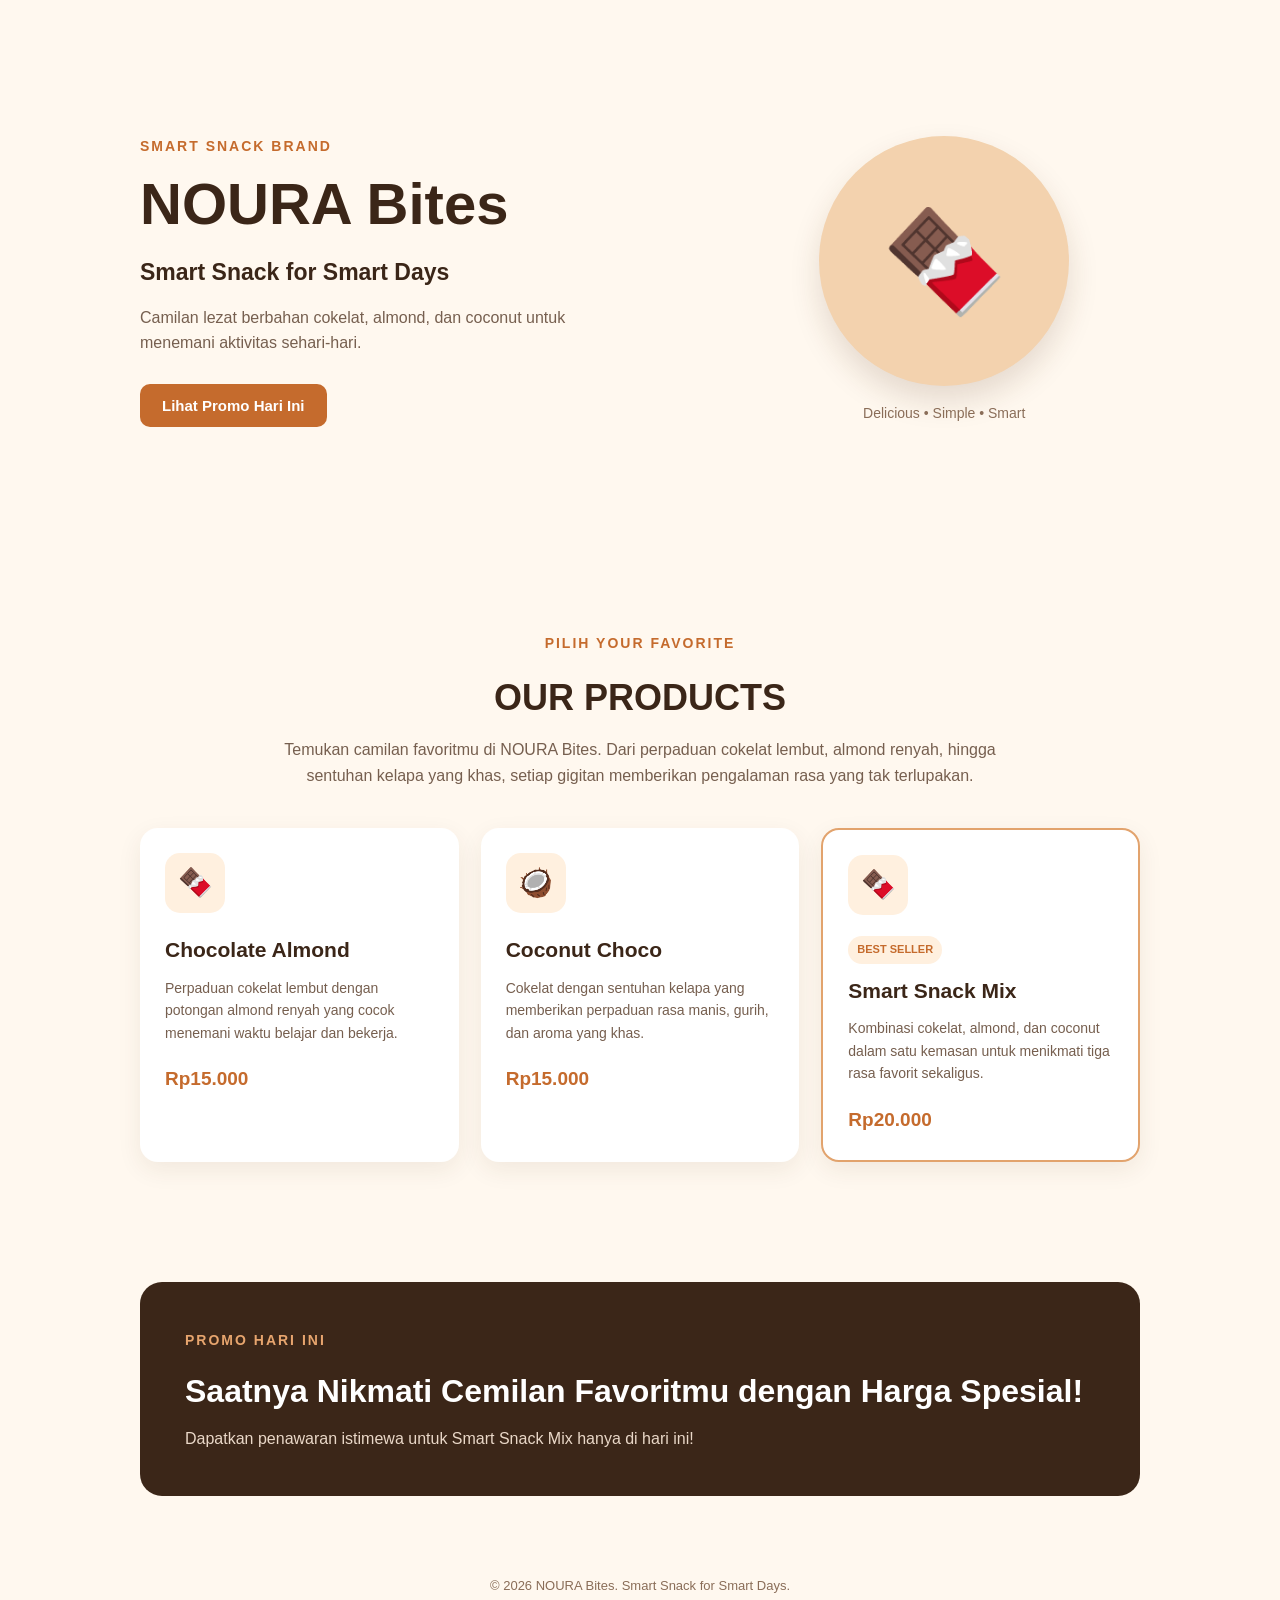
==== index.html @ b218f47f "feat(p01): buat landing page awal website umkm" ====
<!DOCTYPE html>
<html lang="id">

<head>
    <meta charset="UTF-8">
    <meta name="viewport" content="width=device-width, initial-scale=1.0">

    <title>NOURA Bites - Smart Snack</title>

    <link rel="stylesheet" href="css/style.css">
</head>

<body>

    <main class="page">

        <!-- BAGIAN ATAS / HERO -->
        <section class="hero">

            <div class="hero-content">

                <p class="eyebrow">
                    SMART SNACK BRAND
                </p>

                <h1> NOURA Bites </h1>

                <p class="hero-text">
                    Smart Snack for Smart Days
                </p>

                <p class="hero-description">
                    Camilan lezat berbahan cokelat, almond, dan coconut
                    untuk menemani aktivitas sehari-hari.
                </p>

                <button id="promoButton" type="button">
                    Lihat Promo Hari Ini
                </button>
            </div>

            <!-- ICON PRODUK -->
            <div class="hero-product-circle">

                <div class="product-circle">
                    <span>🍫</span>
                </div>

                <p>
                    Delicious • Simple • Smart
                </p>
            </div>
        </section>

        <!-- BAGIAN PRODUK -->
        <section class="products-section" aria-labelledby="produk-title">

            <div class="section-heading">

                <p class="eyebrow">
                    PILIH YOUR FAVORITE
                </p>

                <h2 id="produk-title">
                    OUR PRODUCTS
                </h2>

                <p>
                    Temukan camilan favoritmu di NOURA Bites.
                    Dari perpaduan cokelat lembut, almond renyah,
                    hingga sentuhan kelapa yang khas, setiap gigitan
                    memberikan pengalaman rasa yang tak terlupakan.
                </p>
            </div>

            <ul class="products">

                <!-- PRODUK 1 -->
                <li class="product-card">

                    <div class="product-icon">
                        🍫
                    </div>

                    <div class="product-info">
                        <h3>
                            Chocolate Almond
                        </h3>

                        <p>
                            Perpaduan cokelat lembut dengan potongan
                            almond renyah yang cocok menemani waktu
                            belajar dan bekerja.
                        </p>

                        <strong> Rp15.000 </strong>
                    </div>
                </li>

                <!-- PRODUK 2 -->
                <li class="product-card">

                    <div class="product-icon">
                        🥥
                    </div>

                    <div class="product-info">

                        <h3>
                            Coconut Choco
                        </h3>

                        <p>
                            Cokelat dengan sentuhan kelapa yang memberikan
                            perpaduan rasa manis, gurih, dan aroma yang khas.
                        </p>

                        <strong> Rp15.000 </strong>
                    </div>
                </li>

                <!-- PRODUK 3 -->
                <li class="product-card featured">

                    <div class="product-icon">
                        🍫
                    </div>

                    <div class="product-info">

                        <span class="product-seller">
                            BEST SELLER
                        </span>

                        <h3> Smart Snack Mix </h3>

                        <p>
                            Kombinasi cokelat, almond, dan coconut
                            dalam satu kemasan untuk menikmati tiga
                            rasa favorit sekaligus.
                        </p>

                        <strong> Rp20.000 </strong>

                    </div>
                </li>
            </ul>
        </section>


        <!-- PROMO SECTION -->
        <section class="promo-section" aria-labelledby="promo-title">

            <div>

                <p class="eyebrow">
                    PROMO HARI INI
                </p>

                <h2 id="promo-title">
                    Saatnya Nikmati Cemilan Favoritmu
                    dengan Harga Spesial!
                </h2>

                <p>
                    Dapatkan penawaran istimewa untuk Smart Snack Mix
                    hanya di hari ini!
                </p>
            </div>
        </section>


        <!-- FOOTER -->
        <footer>
            <p>
                © 2026 NOURA Bites. Smart Snack for Smart Days.
            </p>
        </footer>
    </main>

    <!-- JAVASCRIPT -->
    <script src="js/script.js"></script>

</body>
</html>
---- css/style.css ----
*{
  margin: 0;
  padding: 0;
  box-sizing: border-box;
}

body {
  line-height: 1.6;
  color: #3b2618;
  background-color: #fff8ef;
  font-family: Arial, sans-serif;
}

.page {
  max-width: 1000px;
  margin: 0 auto;
  width: 90%;
}

.hero {
  min-height: 560px;
  display: flex;
  align-items: center;
  justify-content: space-between;
  gap: 70px;
  padding: 60px 0;
}

.hero-content{
  width: 55%;
  max-width: 580px;
}

.eyebrow {
  display: inline-block;
  margin-bottom: 15px;
  color: #c56b2d;
  font-size: 14px;
  font-weight: bold;
  letter-spacing: 2px;
}

.hero h1{
  font-size: 58px;
  line-height: 1.1;
  margin-bottom: 18px;
  font-weight: 700;
}

.hero-text{
  font-size: 23px;
  font-weight: bold;
  margin-bottom: 14px;
}

.hero-description{
  color: #765f4f;
  max-width: 500px;
  margin-bottom: 28px;
}

button {
  color: white;
  padding: 13px 22px;
  border-radius: 10px;
  font-size: 15px;
  font-weight: bold;
  cursor: pointer;
  background-color: #c56b2d;
  border: none;
  transition: 0.3s;
}

button:hover{
  background-color: #9f4f1f;
  transform: translateY(-2px);
}

.hero-product-circle {
    width: 40%;
    display: flex;
    flex-direction: column;
    align-items: center;
    justify-content: center;
    text-align: center;
}

.product-circle {
    width: 250px;
    height: 250px;
    background-color: #f3d2ae;
    border-radius: 50%;

    display: flex;
    align-items: center;
    justify-content: center;

    box-shadow: 0 15px 30px rgba(80, 45, 20, 0.15);
}

.product-circle span {
    font-size: 100px;
}

.hero-product-circle > p {
    margin-top: 16px;
    color: #8a6d58;
    font-size: 14px;
}

.products-section {
    padding: 70px 0;
}

.section-heading {
    text-align: center;
    max-width: 750px;
    margin: 0 auto 40px;
}

.section-heading h2 {
    font-size: 36px;
    margin-bottom: 10px;
}

.section-heading > p:last-child {
    color: #765f4f;
}

.products {
    list-style: none;

    display: grid;
    grid-template-columns: repeat(3, 1fr);
    gap: 22px;
}

.product-card {
    background-color: white;
    padding: 25px;
    border-radius: 18px;

    box-shadow: 0 8px 25px rgba(80, 45, 20, 0.08);

    transition: 0.3s;
}

.product-card:hover {
    transform: translateY(-6px);
    box-shadow: 0 15px 30px rgba(80, 45, 20, 0.14);
}

.product-icon {
    width: 60px;
    height: 60px;

    background-color: #fff0df;
    border-radius: 15px;

    display: flex;
    align-items: center;
    justify-content: center;

    font-size: 28px;
    margin-bottom: 20px;
}

.product-info h3 {
    font-size: 21px;
    margin-bottom: 10px;
}

.product-info p {
    color: #765f4f;
    font-size: 14px;
    margin-bottom: 20px;
}

.product-info strong {
    color: #c56b2d;
    font-size: 19px;
}

.product-card.featured {
    border: 2px solid #e2a36d;
}

.product-seller {
    display: inline-block;

    background-color: #fff0df;
    color: #c56b2d;

    font-size: 11px;
    font-weight: bold;

    padding: 5px 9px;
    border-radius: 20px;

    margin-bottom: 10px;
}

.promo-section {
    margin: 50px 0;
    padding: 45px;

    background-color: #3b2618;
    color: white;

    border-radius: 22px;

    display: flex;
    align-items: center;
    justify-content: space-between;
    gap: 30px;
}

.promo-section .eyebrow {
    color: #e7a56e;
}

.promo-section h2 {
    font-size: 32px;
    margin-bottom: 8px;
}

.promo-section p:last-child {
    color: #ead8c8;
}

footer {
    text-align: center;
    padding: 30px 0;

    color: #8a6d58;
    font-size: 13px;
}

@media (max-width: 800px) {

    .hero {
        flex-direction: column;
        text-align: center;
    }

    .hero-description {
        margin-left: auto;
        margin-right: auto;
    }

    .products {
        grid-template-columns: 1fr;
    }

    .promo-section {
        flex-direction: column;
        text-align: center;
    }
}


@media (max-width: 500px) {

    .hero h1 {
        font-size: 45px;
    }

    .hero-text {
        font-size: 20px;
    }

    .product-circle {
        width: 210px;
        height: 210px;
    }

    .product-circle span {
        font-size: 80px;
    }

    .promo-section {
        padding: 30px 20px;
    }

    .promo-section h2 {
        font-size: 26px;
    }
}
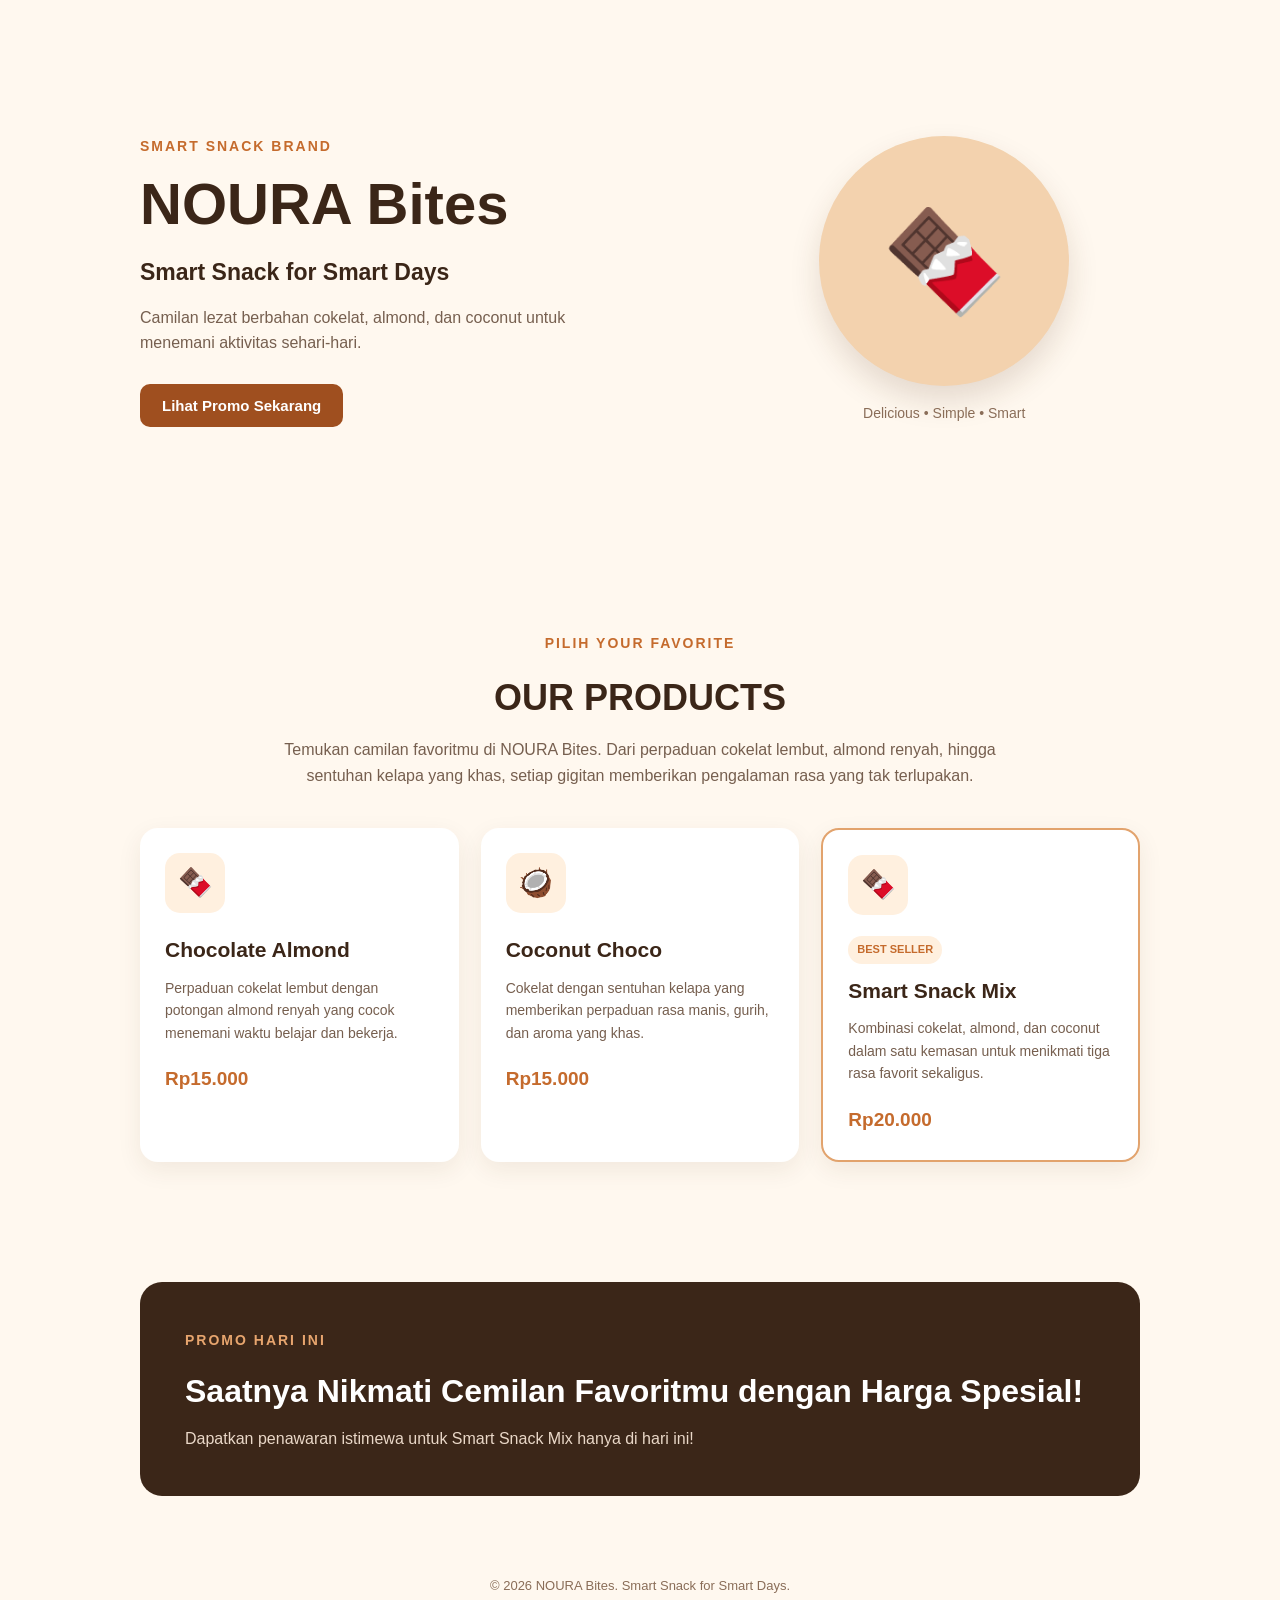
==== commit 800b420e: "feat: tambah produk/jasa ketiga dengan deskripsi yang spesifik" ====
--- a/index.html
+++ b/index.html
@@ -35,7 +35,7 @@
                 </p>
 
                 <button id="promoButton" type="button">
-                    Lihat Promo Hari Ini
+                    Lihat Promo Sekarang
                 </button>
             </div>
 
--- a/css/style.css
+++ b/css/style.css
@@ -66,7 +66,7 @@
   font-size: 15px;
   font-weight: bold;
   cursor: pointer;
-  background-color: #c56b2d;
+  background-color: #9f4f1f;
   border: none;
   transition: 0.3s;
 }
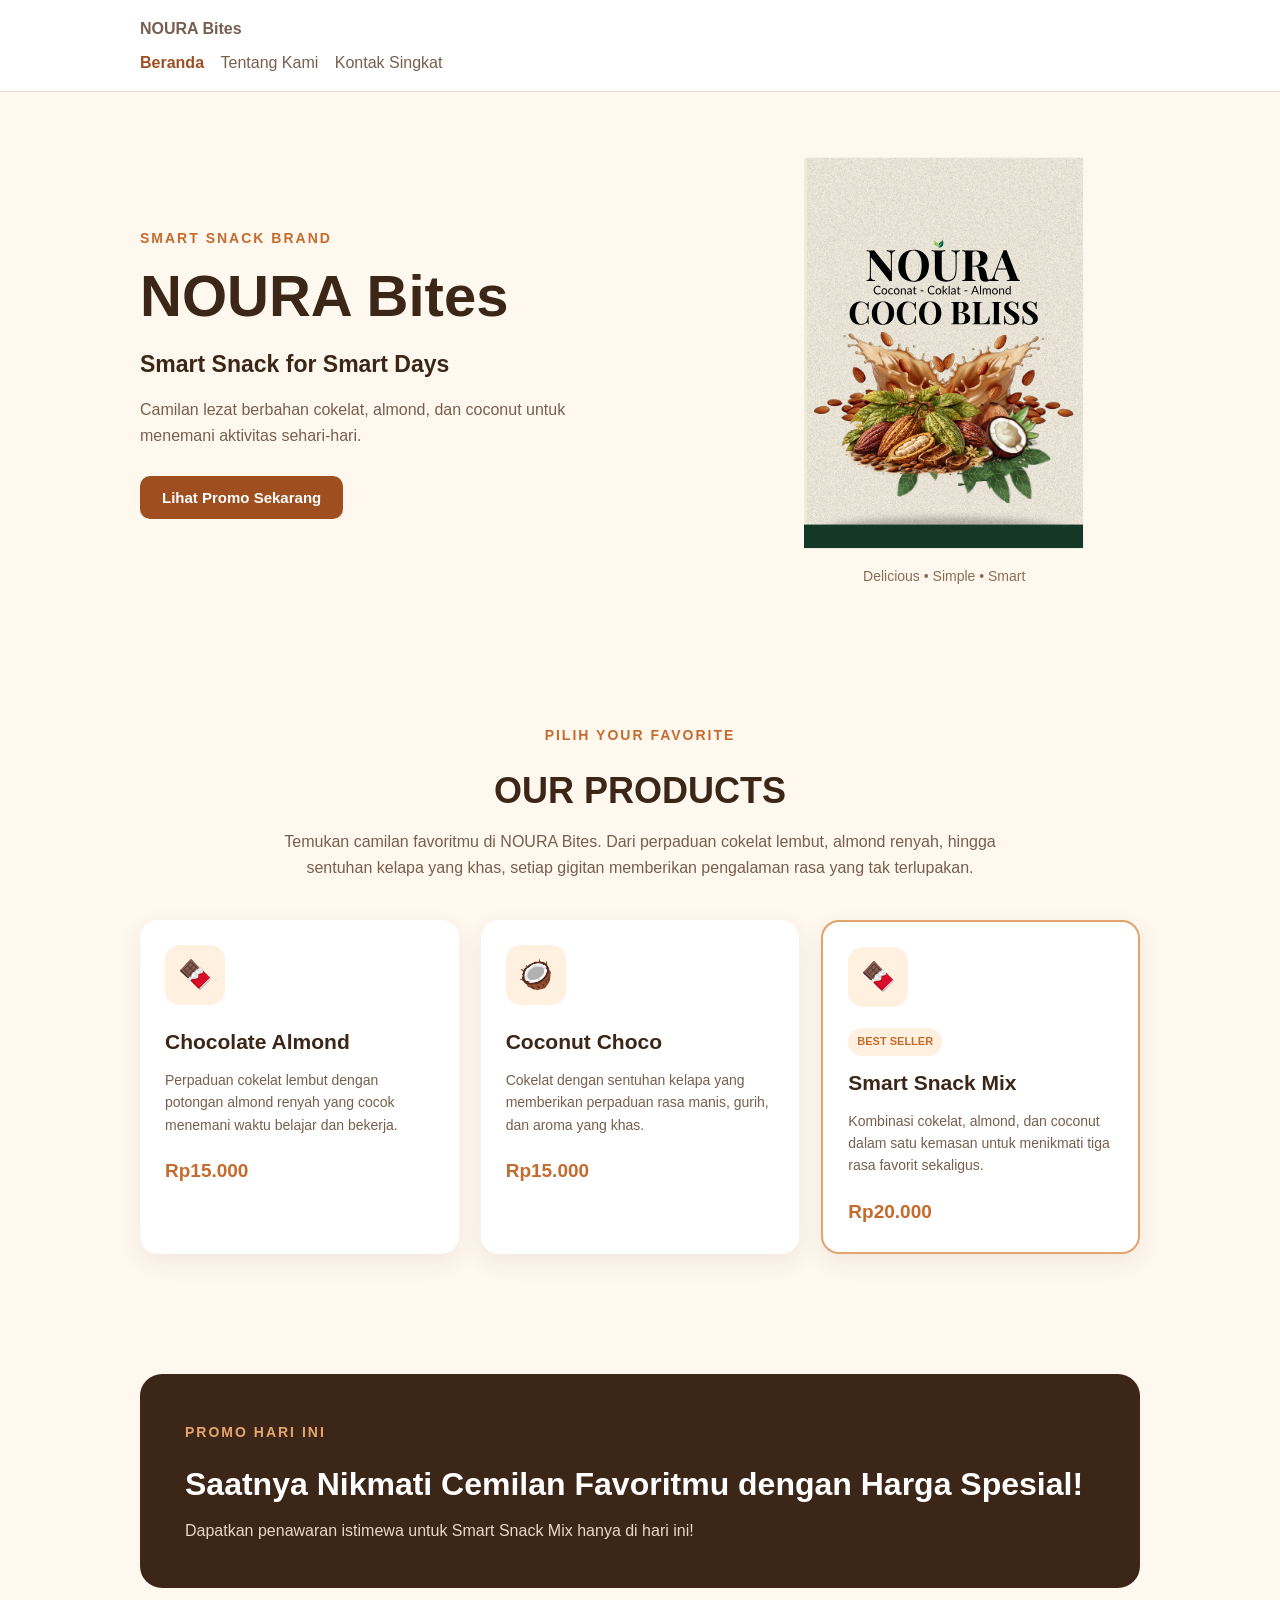
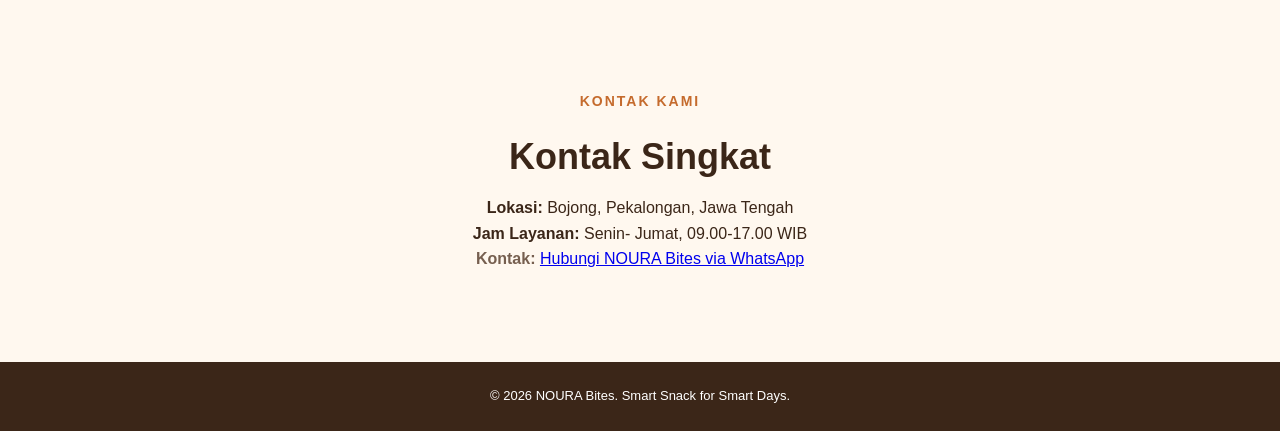
==== commit a96f5177: "feat(p02): implement semantic dan navigasi" ====
--- a/index.html
+++ b/index.html
@@ -11,19 +11,52 @@
 </head>
 
 <body>
-
-    <main class="page">
-
-        <!-- BAGIAN ATAS / HERO -->
-        <section class="hero">
-
+    <!-- SKIP LINK-->
+    <a class="skip-link" href="#konten">Lewati ke konten utama</a>
+
+    <!-- HEADER -->
+    <header class="site-header">
+        <nav class="nav" aria-label="Navigasi Utama">
+            <a class="brand" href="index.html">
+                NOURA Bites
+            </a>
+
+            <ul>
+                <li>
+                    <a href="index.html" aria-current="page">
+                        Beranda
+                    </a>
+                </li>
+
+                <li>
+                    <a href="tentang.html">
+                        Tentang Kami
+                    </a>
+                </li>
+
+                <li>
+                    <a href="#kontak">
+                        Kontak Singkat
+                    </a>
+                </li>
+            </ul>
+
+        </nav>
+    </header>
+
+    <!-- MAIN dg nama KONTEN-->
+    <main id="konten" class="page">
+        <!-- HERO-->
+        <section class="hero" aria-labelledby="hero-title">
             <div class="hero-content">
 
                 <p class="eyebrow">
                     SMART SNACK BRAND
                 </p>
 
-                <h1> NOURA Bites </h1>
+                <h1 id="hero-title">
+                    NOURA Bites
+                </h1>
 
                 <p class="hero-text">
                     Smart Snack for Smart Days
@@ -41,10 +74,11 @@
 
             <!-- ICON PRODUK -->
             <div class="hero-product-circle">
-
-                <div class="product-circle">
-                    <span>🍫</span>
-                </div>
+                <img 
+                    src="assets/images/noura-snack.svg" 
+                    alt="Produk NOURA Bites berupa camilan cokelat, almond, dan coconut"
+                    class="hero-image"
+                >
 
                 <p>
                     Delicious • Simple • Smart
@@ -73,10 +107,10 @@
                 </p>
             </div>
 
-            <ul class="products">
+            <div class="products">
 
                 <!-- PRODUK 1 -->
-                <li class="product-card">
+                <article class="product-card">
 
                     <div class="product-icon">
                         🍫
@@ -95,10 +129,10 @@
 
                         <strong> Rp15.000 </strong>
                     </div>
-                </li>
+                </article>
 
                 <!-- PRODUK 2 -->
-                <li class="product-card">
+                <article class="product-card">
 
                     <div class="product-icon">
                         🥥
@@ -117,10 +151,10 @@
 
                         <strong> Rp15.000 </strong>
                     </div>
-                </li>
+                </article>
 
                 <!-- PRODUK 3 -->
-                <li class="product-card featured">
+                <article class="product-card featured">
 
                     <div class="product-icon">
                         🍫
@@ -143,8 +177,8 @@
                         <strong> Rp20.000 </strong>
 
                     </div>
-                </li>
-            </ul>
+                </article>
+            </div>
         </section>
 
 
@@ -169,14 +203,41 @@
             </div>
         </section>
 
-
-        <!-- FOOTER -->
-        <footer>
-            <p>
-                © 2026 NOURA Bites. Smart Snack for Smart Days.
-            </p>
-        </footer>
+        <!-- KONTAK SINGKAT-->
+        <section id="kontak" class="contact-section" aria-labelledby="kontak-title">
+            <div class="section-heading">
+                <p class="eyebrow">
+                 KONTAK KAMI
+                </p>
+
+                <h2 id="kontak-title">
+                    Kontak Singkat
+                </h2>
+                
+                <p>
+                    <strong>Lokasi:</strong>
+                    Bojong, Pekalongan, Jawa Tengah
+                </p>
+                <p>
+                    <strong>Jam Layanan:</strong>
+                    Senin- Jumat, 09.00-17.00 WIB
+                </p>
+                <p>
+                    <strong>Kontak:</strong>
+                    <a href="https://wa.me/6289507775993" target="_blank" rel="noopener noreferrer">
+                        Hubungi NOURA Bites via WhatsApp
+                    </a>
+                </p>
+            </div>
+        </section>
     </main>
+
+    <!-- FOOTER -->
+    <footer class="site-footer">
+        <p>
+            © 2026 NOURA Bites. Smart Snack for Smart Days.
+        </p>
+    </footer>
 
     <!-- JAVASCRIPT -->
     <script src="js/script.js"></script>
--- a/css/style.css
+++ b/css/style.css
@@ -85,21 +85,10 @@
     text-align: center;
 }
 
-.product-circle {
-    width: 250px;
-    height: 250px;
-    background-color: #f3d2ae;
-    border-radius: 50%;
-
-    display: flex;
-    align-items: center;
-    justify-content: center;
-
-    box-shadow: 0 15px 30px rgba(80, 45, 20, 0.15);
-}
-
-.product-circle span {
-    font-size: 100px;
+.hero-image{
+    width: 280px;
+    max-width: 100%;
+    height: auto;
 }
 
 .hero-product-circle > p {
@@ -118,6 +107,11 @@
     margin: 0 auto 40px;
 }
 
+.section-heading h1 {
+    font-size: 42px;
+    line-height: 1.2;
+    margin-bottom: 15px;
+}
 .section-heading h2 {
     font-size: 36px;
     margin-bottom: 10px;
@@ -200,6 +194,19 @@
     margin-bottom: 10px;
 }
 
+.page > .products-section > section{
+    margin-bottom: 35px;
+}
+
+.page > .products-section > section h2{
+    font-size: 28px;
+    margin-bottom: 10px;
+}
+
+.page > .products-section > section p{
+    color: #765f4f;
+}
+
 .promo-section {
     margin: 50px 0;
     padding: 45px;
@@ -269,15 +276,6 @@
         font-size: 20px;
     }
 
-    .product-circle {
-        width: 210px;
-        height: 210px;
-    }
-
-    .product-circle span {
-        font-size: 80px;
-    }
-
     .promo-section {
         padding: 30px 20px;
     }
@@ -285,4 +283,156 @@
     .promo-section h2 {
         font-size: 26px;
     }
+}
+
+/*=============================
+SEMANTIC HTML DAN NAVIGASI
+==============================*/
+.skip-link{
+    position: absolute;
+    left: -9999px;
+    padding: 8px 12px;
+    color: white;
+    background-color: #3b2618;
+    text-decoration: none;
+}
+
+.skip-link:focus{
+    top: 8px;
+    left: 8px;
+}
+
+.site-header{
+    padding: 16px 20px;
+    background-color: white;
+    border-bottom: 1px solid #ead8c8;
+}
+
+.nav{
+    max-width: 1000px;
+    width: 90%;
+    margin: 0 auto;
+}
+
+.brand{
+    display: inline-block;
+    margin-bottom: 8px;
+    color: #3b2618;
+    font-weight: bold;
+    text-decoration: none;
+}
+
+.nav ul{
+    padding: 0;
+    margin: 0;
+    list-style: none;
+}
+
+.nav li {
+    display: inline-block;
+    margin-right: 12px;
+}
+
+.nav a {
+    color: #765f4f;
+    text-decoration: none;
+}
+
+.nav a[aria-current="page"] {
+    color: #9f4f1f;
+    font-weight: bold;
+}
+
+a:focus-visible,
+button:focus-visible {
+    outline: 3px solid #c56b2d;
+    outline-offset: 3px;
+}
+
+.site-footer {
+    padding: 24px 20px;
+    color: white;
+    text-align: center;
+    background-color: #3b2618;
+}
+
+/* =============================
+   HALAMAN TENTANG KAMI
+   ============================= */
+
+#konten > .products-section > section {
+    background-color: white;
+    padding: 25px;
+    margin-bottom: 20px;
+    border-radius: 16px;
+    box-shadow: 0 8px 25px rgba(80, 45, 20, 0.08);
+}
+
+#konten > .products-section > section h2 {
+    font-size: 24px;
+    margin-bottom: 10px;
+}
+
+#konten > .products-section > section h3 {
+    font-size: 20px;
+    margin-top: 20px;
+    margin-bottom: 8px;
+}
+
+#konten > .products-section > section p {
+    color: #765f4f;
+    margin-bottom: 8px;
+}
+
+#konten > .products-section > section:last-child {
+    margin-bottom: 0;
+}
+
+/* Tampilan halaman Tentang Kami di layar kecil */
+@media (max-width: 500px) {
+
+    .section-heading h1 {
+        font-size: 32px;
+    }
+
+    #konten > .products-section > section {
+        padding: 20px;
+    }
+
+}
+
+/* =============================
+   KONTAK SINGKAT
+   ============================= */
+
+.contact-section {
+    padding: 50px 0;
+}
+
+.contact-info {
+    background-color: white;
+    padding: 25px;
+    border-radius: 16px;
+    box-shadow: 0 8px 25px rgba(80, 45, 20, 0.08);
+    max-width: 750px;
+    margin: 0 auto;
+}
+
+.contact-info p {
+    color: #765f4f;
+    margin-bottom: 12px;
+}
+
+.contact-info p:last-child {
+    margin-bottom: 0;
+}
+
+.contact-info a {
+    color: #9f4f1f;
+    font-weight: bold;
+    text-decoration: none;
+}
+
+.contact-info a:hover {
+    text-decoration: underline;
 }
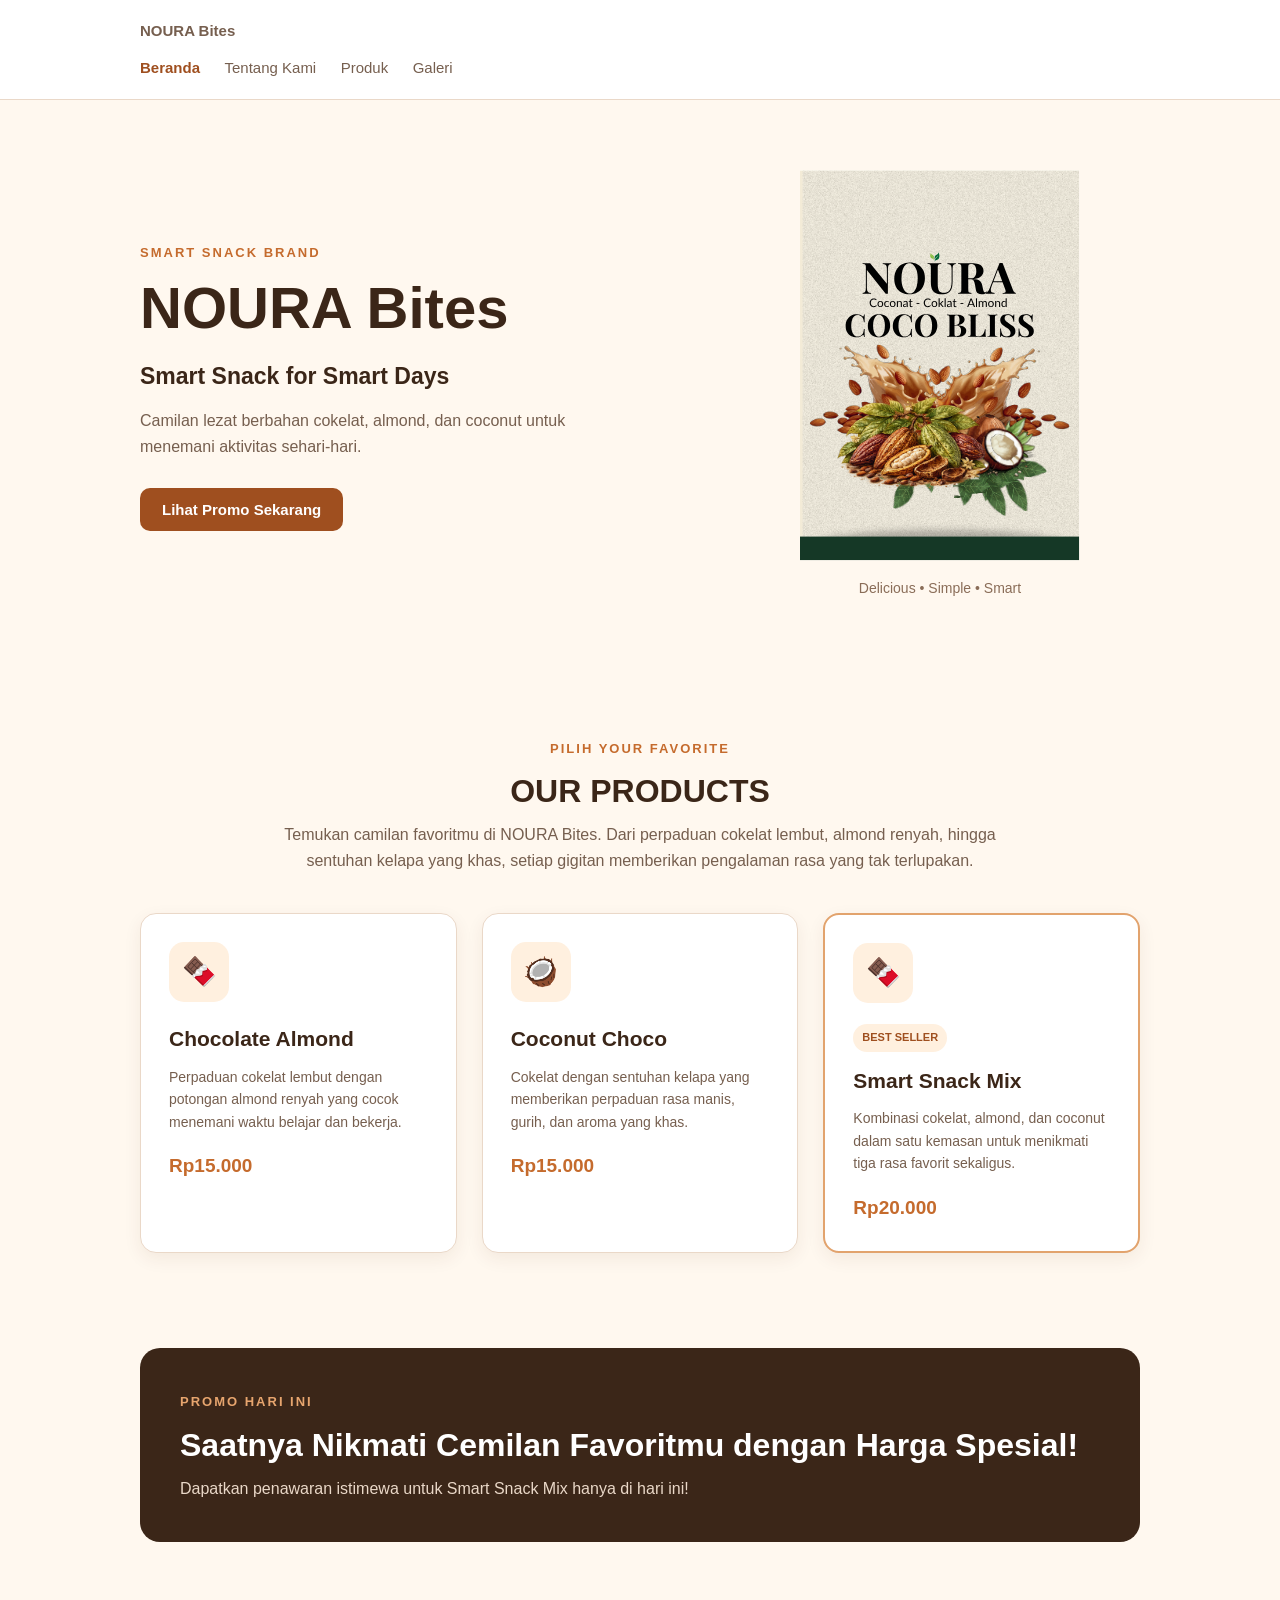
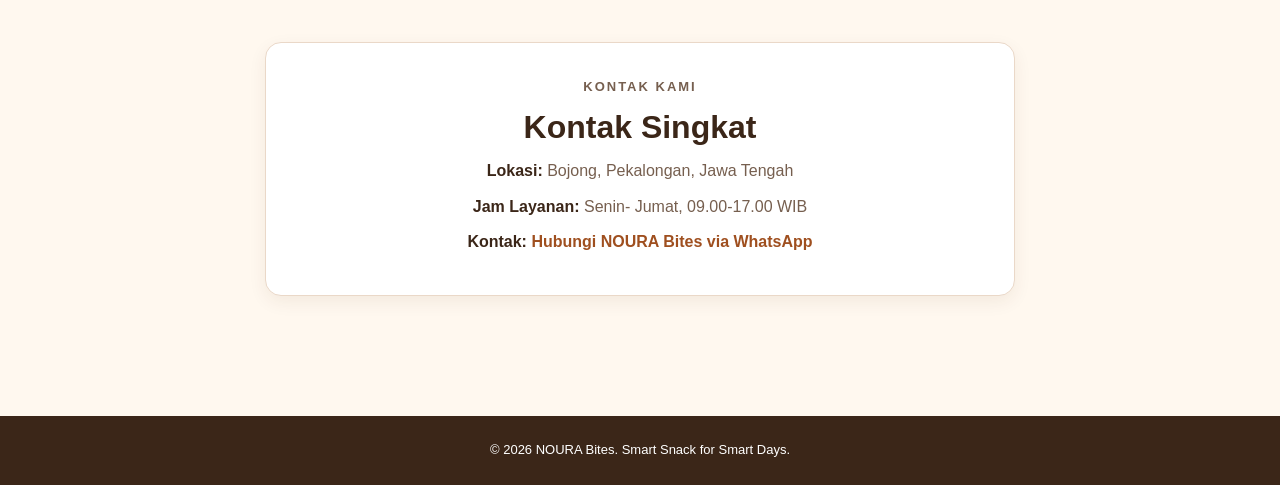
==== commit 6779668d: "feat(P03): tambah produk dan galeri" ====
--- a/index.html
+++ b/index.html
@@ -27,16 +27,19 @@
                         Beranda
                     </a>
                 </li>
-
                 <li>
                     <a href="tentang.html">
                         Tentang Kami
                     </a>
                 </li>
-
-                <li>
-                    <a href="#kontak">
-                        Kontak Singkat
+                <li>
+                    <a href="produk.html">
+                        Produk
+                    </a>
+                </li>
+                <li>
+                    <a href="galeri.html">
+                        Galeri
                     </a>
                 </li>
             </ul>
@@ -205,7 +208,7 @@
 
         <!-- KONTAK SINGKAT-->
         <section id="kontak" class="contact-section" aria-labelledby="kontak-title">
-            <div class="section-heading">
+            <div class="section-heading contact-info">
                 <p class="eyebrow">
                  KONTAK KAMI
                 </p>
--- a/css/style.css
+++ b/css/style.css
@@ -1,79 +1,181 @@
-*{
-  margin: 0;
-  padding: 0;
-  box-sizing: border-box;
+/* ==================================================
+   1. RESET DAN DASAR
+   ================================================== */
+
+* {
+    margin: 0;
+    padding: 0;
+    box-sizing: border-box;
 }
 
 body {
-  line-height: 1.6;
-  color: #3b2618;
-  background-color: #fff8ef;
-  font-family: Arial, sans-serif;
+    line-height: 1.6;
+    color: #3b2618;
+    background-color: #fff8ef;
+    font-family: Arial, sans-serif;
 }
 
 .page {
-  max-width: 1000px;
-  margin: 0 auto;
-  width: 90%;
-}
+    width: 90%;
+    max-width: 1000px;
+    margin: 0 auto;
+}
+
+img {
+    max-width: 100%;
+    height: auto;
+}
+
+
+/* ==================================================
+   2. HEADER DAN NAVIGASI
+   ================================================== */
+
+.site-header {
+    padding: 18px 20px;
+    background-color: #ffffff;
+    border-bottom: 1px solid #ead8c8;
+}
+
+.nav {
+    width: 90%;
+    max-width: 1000px;
+    margin: 0 auto;
+}
+
+.brand {
+    display: inline-block;
+    margin-bottom: 12px;
+    color: #3b2618;
+    font-size: 20px;
+    font-weight: bold;
+    text-decoration: none;
+}
+
+.nav ul {
+    margin: 0;
+    padding: 0;
+    list-style: none;
+}
+
+.nav li {
+    display: inline-block;
+    margin-right: 20px;
+}
+
+.nav a {
+    color: #765f4f;
+    font-size: 15px;
+    text-decoration: none;
+}
+
+.nav a:hover {
+    color: #9f4f1f;
+}
+
+.nav a[aria-current="page"] {
+    color: #9f4f1f;
+    font-weight: bold;
+}
+
+
+/* ==================================================
+   3. AKSESIBILITAS DAN FOCUS
+   ================================================== */
+
+.skip-link {
+    position: absolute;
+    left: -9999px;
+    padding: 8px 12px;
+    color: white;
+    background-color: #3b2618;
+    text-decoration: none;
+    z-index: 1000;
+}
+
+.skip-link:focus {
+    top: 8px;
+    left: 8px;
+}
+
+a:focus-visible,
+button:focus-visible,
+audio:focus-visible {
+    outline: 3px solid #c56b2d;
+    outline-offset: 3px;
+}
+
+
+/* ==================================================
+   4. TEKS UMUM
+   ================================================== */
+
+.eyebrow {
+    display: inline-block;
+    margin-bottom: 12px;
+    color: #c56b2d;
+    font-size: 13px;
+    font-weight: bold;
+    letter-spacing: 2px;
+}
+
+.section-heading {
+    max-width: 750px;
+    margin: 0 auto 40px;
+    text-align: center;
+}
+
+.section-heading h1 {
+    margin-bottom: 15px;
+    font-size: 42px;
+    line-height: 1.2;
+}
+
+.section-heading h2 {
+    margin-bottom: 12px;
+    font-size: 32px;
+    line-height: 1.2;
+}
+
+.section-heading > p:last-child {
+    color: #765f4f;
+}
+
+
+/* ==================================================
+   5. BERANDA - HERO
+   ================================================== */
 
 .hero {
-  min-height: 560px;
-  display: flex;
-  align-items: center;
-  justify-content: space-between;
-  gap: 70px;
-  padding: 60px 0;
-}
-
-.hero-content{
-  width: 55%;
-  max-width: 580px;
-}
-
-.eyebrow {
-  display: inline-block;
-  margin-bottom: 15px;
-  color: #c56b2d;
-  font-size: 14px;
-  font-weight: bold;
-  letter-spacing: 2px;
-}
-
-.hero h1{
-  font-size: 58px;
-  line-height: 1.1;
-  margin-bottom: 18px;
-  font-weight: 700;
-}
-
-.hero-text{
-  font-size: 23px;
-  font-weight: bold;
-  margin-bottom: 14px;
-}
-
-.hero-description{
-  color: #765f4f;
-  max-width: 500px;
-  margin-bottom: 28px;
-}
-
-button {
-  color: white;
-  padding: 13px 22px;
-  border-radius: 10px;
-  font-size: 15px;
-  font-weight: bold;
-  cursor: pointer;
-  background-color: #9f4f1f;
-  border: none;
-  transition: 0.3s;
-}
-
-button:hover{
-  background-color: #9f4f1f;
-  transform: translateY(-2px);
+    min-height: 540px;
+    display: flex;
+    align-items: center;
+    justify-content: space-between;
+    gap: 50px;
+    padding: 70px 0;
+}
+
+.hero-content {
+    width: 55%;
+    max-width: 580px;
+}
+
+.hero h1 {
+    margin-bottom: 18px;
+    font-size: 58px;
+    line-height: 1.1;
+}
+
+.hero-text {
+    margin-bottom: 14px;
+    font-size: 23px;
+    font-weight: bold;
+}
+
+.hero-description {
+    max-width: 500px;
+    margin-bottom: 28px;
+    color: #765f4f;
 }
 
 .hero-product-circle {
@@ -85,7 +187,7 @@
     text-align: center;
 }
 
-.hero-image{
+.hero-image {
     width: 280px;
     max-width: 100%;
     height: auto;
@@ -97,77 +199,75 @@
     font-size: 14px;
 }
 
+
+/* ==================================================
+   6. BUTTON
+   ================================================== */
+
+button {
+    padding: 13px 22px;
+    color: white;
+    background-color: #9f4f1f;
+    border: none;
+    border-radius: 10px;
+    font-size: 15px;
+    font-weight: bold;
+    cursor: pointer;
+}
+
+button:hover {
+    background-color: #8d4319;
+}
+
+
+/* ==================================================
+   7. BERANDA - PRODUK
+   ================================================== */
+
 .products-section {
-    padding: 70px 0;
-}
-
-.section-heading {
-    text-align: center;
-    max-width: 750px;
-    margin: 0 auto 40px;
-}
-
-.section-heading h1 {
-    font-size: 42px;
-    line-height: 1.2;
-    margin-bottom: 15px;
-}
-.section-heading h2 {
-    font-size: 36px;
-    margin-bottom: 10px;
-}
-
-.section-heading > p:last-child {
-    color: #765f4f;
+    padding: 65px 0;
 }
 
 .products {
-    list-style: none;
-
     display: grid;
     grid-template-columns: repeat(3, 1fr);
-    gap: 22px;
+    gap: 25px;
+    list-style: none;
 }
 
 .product-card {
+    padding: 28px;
     background-color: white;
-    padding: 25px;
-    border-radius: 18px;
-
-    box-shadow: 0 8px 25px rgba(80, 45, 20, 0.08);
-
-    transition: 0.3s;
+    border: 1px solid #ead8c8;
+    border-radius: 16px;
+    box-shadow: 0 6px 18px rgba(80, 45, 20, 0.07);
 }
 
 .product-card:hover {
-    transform: translateY(-6px);
-    box-shadow: 0 15px 30px rgba(80, 45, 20, 0.14);
+    transform: translateY(-3px);
 }
 
 .product-icon {
     width: 60px;
     height: 60px;
-
-    background-color: #fff0df;
-    border-radius: 15px;
-
     display: flex;
     align-items: center;
     justify-content: center;
-
+    margin-bottom: 20px;
+    background-color: #fff0df;
+    border-radius: 15px;
     font-size: 28px;
-    margin-bottom: 20px;
 }
 
 .product-info h3 {
+    margin-bottom: 10px;
     font-size: 21px;
-    margin-bottom: 10px;
 }
 
 .product-info p {
+    margin-bottom: 18px;
     color: #765f4f;
     font-size: 14px;
-    margin-bottom: 20px;
 }
 
 .product-info strong {
@@ -181,45 +281,30 @@
 
 .product-seller {
     display: inline-block;
-
+    margin-bottom: 12px;
+    padding: 5px 9px;
+    color: #9f4f1f;
     background-color: #fff0df;
-    color: #c56b2d;
-
+    border-radius: 20px;
     font-size: 11px;
     font-weight: bold;
-
-    padding: 5px 9px;
-    border-radius: 20px;
-
-    margin-bottom: 10px;
-}
-
-.page > .products-section > section{
-    margin-bottom: 35px;
-}
-
-.page > .products-section > section h2{
-    font-size: 28px;
-    margin-bottom: 10px;
-}
-
-.page > .products-section > section p{
-    color: #765f4f;
-}
+}
+
+
+/* ==================================================
+   8. BERANDA - PROMO
+   ================================================== */
 
 .promo-section {
-    margin: 50px 0;
-    padding: 45px;
-
-    background-color: #3b2618;
-    color: white;
-
-    border-radius: 22px;
-
     display: flex;
     align-items: center;
     justify-content: space-between;
     gap: 30px;
+    margin: 30px 0 55px;
+    padding: 40px;
+    color: white;
+    background-color: #3b2618;
+    border-radius: 20px;
 }
 
 .promo-section .eyebrow {
@@ -227,21 +312,308 @@
 }
 
 .promo-section h2 {
+    margin-bottom: 10px;
     font-size: 32px;
-    margin-bottom: 8px;
+    line-height: 1.3;
 }
 
 .promo-section p:last-child {
     color: #ead8c8;
 }
 
-footer {
+
+/* ==================================================
+   9. KONTAK SINGKAT
+   ================================================== */
+
+.contact-section {
+    padding: 45px 0 60px;
+}
+
+.contact-section .section-heading {
+    max-width: 750px;
+    padding: 30px;
+    background-color: white;
+    border: 1px solid #ead8c8;
+    border-radius: 16px;
+    box-shadow: 0 6px 18px rgba(80, 45, 20, 0.07);
+}
+
+.contact-section .section-heading p {
+    margin-bottom: 10px;
+    color: #765f4f;
+}
+
+.contact-section .section-heading strong {
+    color: #3b2618;
+}
+
+.contact-section .section-heading a {
+    color: #9f4f1f;
+    font-weight: bold;
+    text-decoration: none;
+}
+
+.contact-section .section-heading a:hover {
+    text-decoration: underline;
+}
+
+
+/* ==================================================
+   10. HALAMAN TENTANG KAMI
+   ================================================== */
+
+.about-section {
+    padding: 65px 0;
+}
+
+.about-section > .section-heading {
+    margin-bottom: 40px;
+}
+
+.about-section > section {
+    margin-bottom: 24px;
+    padding: 28px;
+    background-color: white;
+    border: 1px solid #ead8c8;
+    border-radius: 16px;
+    box-shadow: 0 6px 18px rgba(80, 45, 20, 0.07);
+}
+
+.about-section > section:last-child {
+    margin-bottom: 0;
+}
+
+.about-section h2 {
+    margin-bottom: 12px;
+    font-size: 25px;
+}
+
+.about-section h3 {
+    margin-top: 20px;
+    margin-bottom: 8px;
+    font-size: 20px;
+}
+
+.about-section p {
+    margin-bottom: 10px;
+    color: #765f4f;
+}
+
+
+/* ==================================================
+   11. HALAMAN PRODUK
+   ================================================== */
+
+.product-intro {
+    padding: 40px 0 25px;
+    max-width: 800px;
+}
+
+.product-intro h1 {
+    margin-bottom: 15px;
+    font-size: 42px;
+    line-height: 1.2;
+}
+
+.product-intro > p:last-child {
+    color: #765f4f;
+}
+
+
+/* KATEGORI PRODUK */
+
+.category-section {
+    margin-bottom: 20px;
+    padding: 30px;
+    background-color: white;
+    border-radius: 16px;
+    box-shadow: 0 8px 25px rgba(80, 45, 20, 0.08);
+}
+
+.category-section h2 {
+    margin-bottom: 15px;
+    font-size: 24px;
+}
+
+.category-section ul {
+    margin-top: 15px;
+    padding: 0;
+    list-style: none;
+}
+
+.category-section li {
+    display: inline-block;
+    margin-right: 8px;
+    margin-bottom: 8px;
+    padding: 8px 15px;
+    color: #9f4f1f;
+    background-color: #fff0df;
+    border-radius: 20px;
+    font-size: 14px;
+    font-weight: bold;
+}
+
+
+/* KATALOG PRODUK */
+
+.catalog-section {
+    padding: 20px 0 50px;
+}
+
+.catalog-section h2 {
+    margin-bottom: 15px;
+    font-size: 28px;
+}
+
+
+/* ==================================================
+   12. TABEL KATALOG
+   ================================================== */
+
+table {
+    width: 100%;
+    border-collapse: collapse;
+    overflow: hidden;
+    background-color: white;
+    border-radius: 12px;
+    box-shadow: 0 8px 25px rgba(80, 45, 20, 0.08);
+}
+
+caption {
+    margin-bottom: 10px;
+    color: #3b2618;
+    font-weight: bold;
+    text-align: left;
+}
+
+th,
+td {
+    padding: 12px 14px;
+    text-align: left;
+    border: 1px solid #ead8c8;
+}
+
+thead th {
+    color: #3b2618;
+    background-color: #f3dfc9;
+}
+
+tbody th {
+    color: #3b2618;
+    background-color: #fffaf5;
+}
+
+tbody td {
+    color: #765f4f;
+    background-color: white;
+}
+
+tbody tr:hover td,
+tbody tr:hover th {
+    background-color: #fff0df;
+}
+
+
+/* ==================================================
+   13. HALAMAN GALERI
+   ================================================== */
+
+.gallery-intro {
+    padding: 40px 0;
+}
+
+.gallery-intro h1 {
+    margin-bottom: 15px;
+    font-size: 42px;
+    line-height: 1.2;
+}
+
+.gallery-intro > p:last-child {
+    color: #765f4f;
+}
+
+
+/* CARD PROSES PEMBUATAN */
+
+.gallery-process {
+    margin-bottom: 30px;
+    padding: 30px;
+    background-color: white;
+    border-radius: 16px;
+    box-shadow: 0 8px 25px rgba(80, 45, 20, 0.08);
+}
+
+.gallery-process h2 {
+    margin-bottom: 20px;
+    font-size: 26px;
+}
+
+
+/* GAMBAR GALERI */
+
+.gallery-process figure {
+    margin: 0;
+    padding: 0;
+}
+
+.gallery-process img {
+    display: block;
+    width: 100%;
+    max-width: 800px;
+    margin: 0 auto;
+    border-radius: 10px;
+}
+
+figcaption {
+    margin-top: 10px;
+    color: #765f4f;
+    line-height: 1.5;
+}
+
+
+/* AUDIO */
+
+.gallery-audio {
+    margin-bottom: 30px;
+}
+
+.gallery-audio h2 {
+    margin-bottom: 15px;
+    font-size: 26px;
+}
+
+#audio-description {
+    margin-bottom: 15px;
+    color: #765f4f;
+}
+
+audio {
+    width: 100%;
+    max-width: 700px;
+}
+
+
+/* ==================================================
+   14. FOOTER
+   ================================================== */
+
+.site-footer {
+    margin-top: 20px;
+    padding: 24px 20px;
+    color: white;
+    background-color: #3b2618;
     text-align: center;
-    padding: 30px 0;
-
-    color: #8a6d58;
+}
+
+.site-footer p {
     font-size: 13px;
 }
+
+
+/* ==================================================
+   15. RESPONSIVE - TABLET
+   ================================================== */
 
 @media (max-width: 800px) {
 
@@ -250,9 +622,17 @@
         text-align: center;
     }
 
+    .hero-content {
+        width: 100%;
+    }
+
     .hero-description {
+        margin-right: auto;
         margin-left: auto;
-        margin-right: auto;
+    }
+
+    .hero-product-circle {
+        width: 100%;
     }
 
     .products {
@@ -266,7 +646,29 @@
 }
 
 
+/* ==================================================
+   16. RESPONSIVE - HP
+   ================================================== */
+
 @media (max-width: 500px) {
+
+    .page,
+    .nav {
+        width: 92%;
+    }
+
+    .nav li {
+        margin-right: 10px;
+        margin-bottom: 5px;
+    }
+
+    .nav a {
+        font-size: 14px;
+    }
+
+    .hero {
+        padding: 45px 0;
+    }
 
     .hero h1 {
         font-size: 45px;
@@ -276,6 +678,16 @@
         font-size: 20px;
     }
 
+    .section-heading h1,
+    .product-intro h1,
+    .gallery-intro h1 {
+        font-size: 32px;
+    }
+
+    .section-heading h2 {
+        font-size: 28px;
+    }
+
     .promo-section {
         padding: 30px 20px;
     }
@@ -283,156 +695,16 @@
     .promo-section h2 {
         font-size: 26px;
     }
-}
-
-/*=============================
-SEMANTIC HTML DAN NAVIGASI
-==============================*/
-.skip-link{
-    position: absolute;
-    left: -9999px;
-    padding: 8px 12px;
-    color: white;
-    background-color: #3b2618;
-    text-decoration: none;
-}
-
-.skip-link:focus{
-    top: 8px;
-    left: 8px;
-}
-
-.site-header{
-    padding: 16px 20px;
-    background-color: white;
-    border-bottom: 1px solid #ead8c8;
-}
-
-.nav{
-    max-width: 1000px;
-    width: 90%;
-    margin: 0 auto;
-}
-
-.brand{
-    display: inline-block;
-    margin-bottom: 8px;
-    color: #3b2618;
-    font-weight: bold;
-    text-decoration: none;
-}
-
-.nav ul{
-    padding: 0;
-    margin: 0;
-    list-style: none;
-}
-
-.nav li {
-    display: inline-block;
-    margin-right: 12px;
-}
-
-.nav a {
-    color: #765f4f;
-    text-decoration: none;
-}
-
-.nav a[aria-current="page"] {
-    color: #9f4f1f;
-    font-weight: bold;
-}
-
-a:focus-visible,
-button:focus-visible {
-    outline: 3px solid #c56b2d;
-    outline-offset: 3px;
-}
-
-.site-footer {
-    padding: 24px 20px;
-    color: white;
-    text-align: center;
-    background-color: #3b2618;
-}
-
-/* =============================
-   HALAMAN TENTANG KAMI
-   ============================= */
-
-#konten > .products-section > section {
-    background-color: white;
-    padding: 25px;
-    margin-bottom: 20px;
-    border-radius: 16px;
-    box-shadow: 0 8px 25px rgba(80, 45, 20, 0.08);
-}
-
-#konten > .products-section > section h2 {
-    font-size: 24px;
-    margin-bottom: 10px;
-}
-
-#konten > .products-section > section h3 {
-    font-size: 20px;
-    margin-top: 20px;
-    margin-bottom: 8px;
-}
-
-#konten > .products-section > section p {
-    color: #765f4f;
-    margin-bottom: 8px;
-}
-
-#konten > .products-section > section:last-child {
-    margin-bottom: 0;
-}
-
-/* Tampilan halaman Tentang Kami di layar kecil */
-@media (max-width: 500px) {
-
-    .section-heading h1 {
-        font-size: 32px;
-    }
-
-    #konten > .products-section > section {
-        padding: 20px;
-    }
-
-}
-
-/* =============================
-   KONTAK SINGKAT
-   ============================= */
-
-.contact-section {
-    padding: 50px 0;
-}
-
-.contact-info {
-    background-color: white;
-    padding: 25px;
-    border-radius: 16px;
-    box-shadow: 0 8px 25px rgba(80, 45, 20, 0.08);
-    max-width: 750px;
-    margin: 0 auto;
-}
-
-.contact-info p {
-    color: #765f4f;
-    margin-bottom: 12px;
-}
-
-.contact-info p:last-child {
-    margin-bottom: 0;
-}
-
-.contact-info a {
-    color: #9f4f1f;
-    font-weight: bold;
-    text-decoration: none;
-}
-
-.contact-info a:hover {
-    text-decoration: underline;
+
+    .about-section > section,
+    .category-section,
+    .gallery-audio {
+        padding: 22px;
+    }
+
+    th,
+    td {
+        padding: 9px 10px;
+        font-size: 14px;
+    }
 }
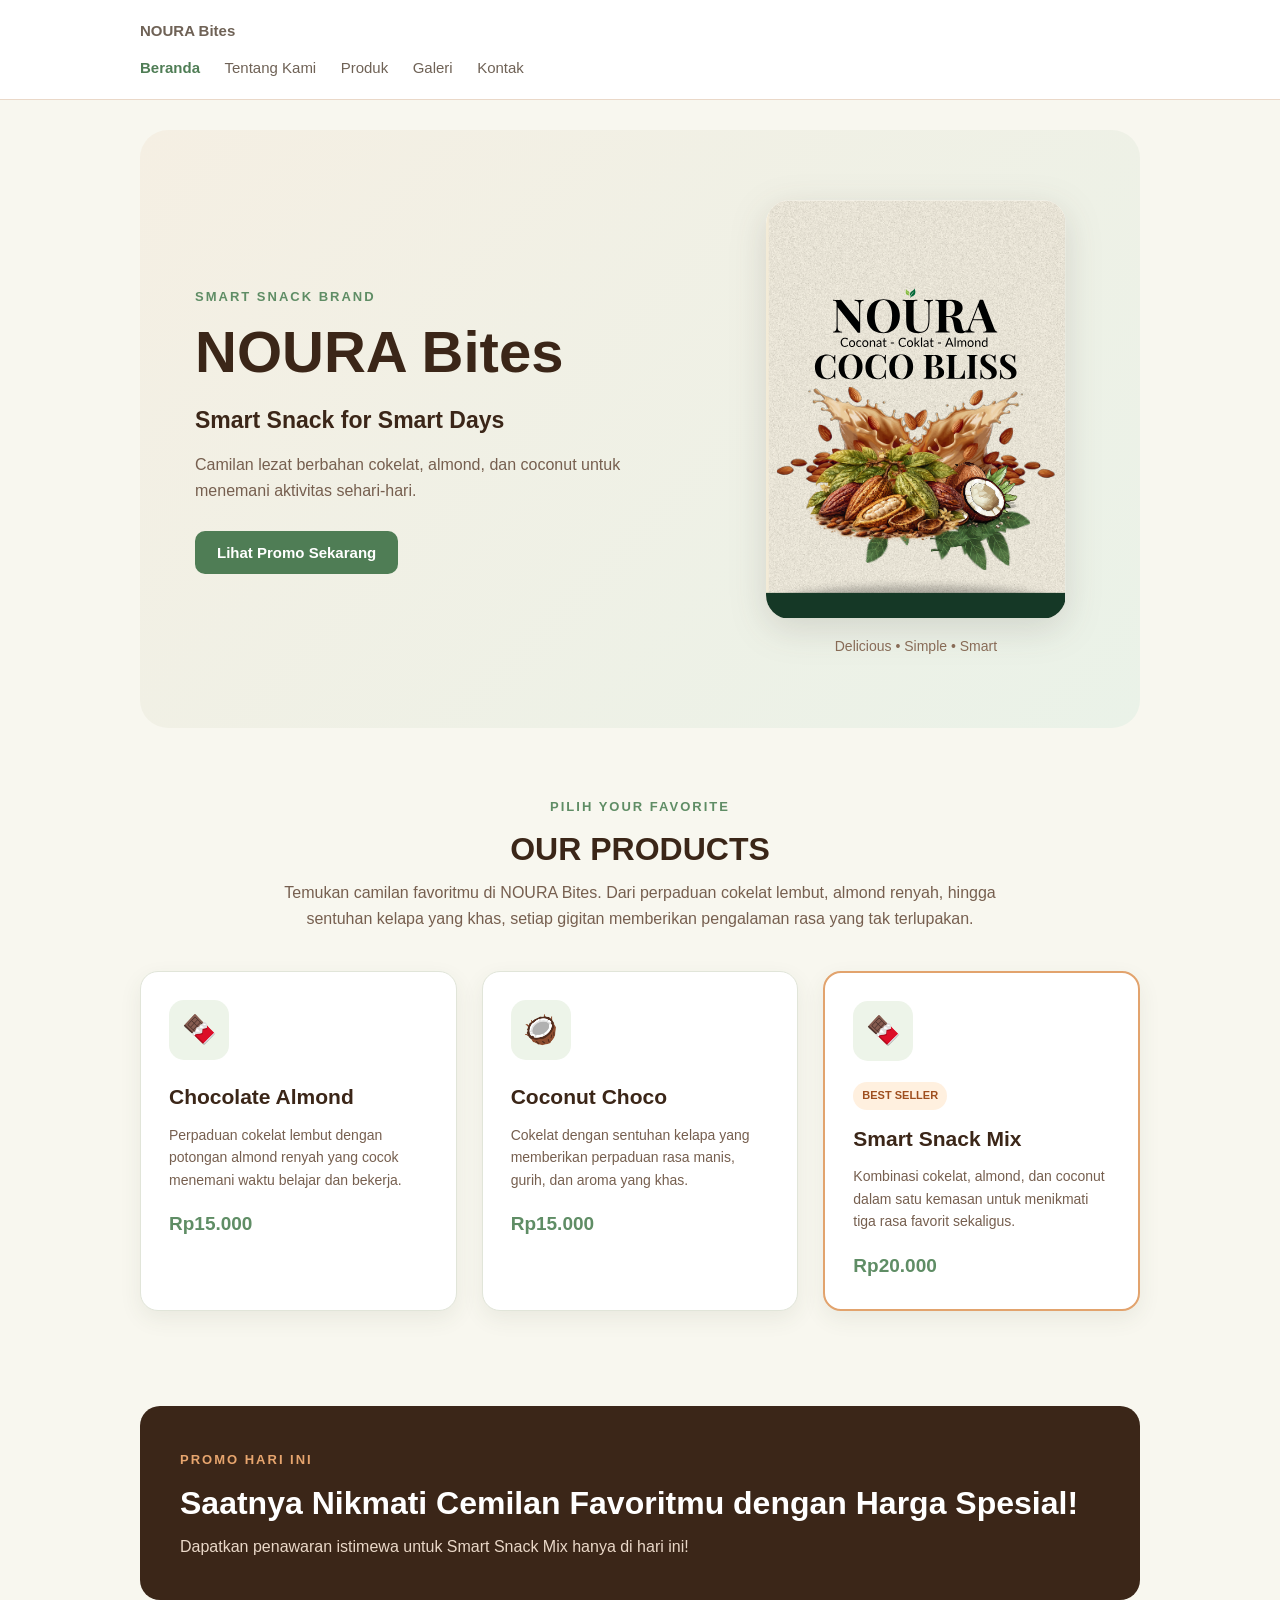
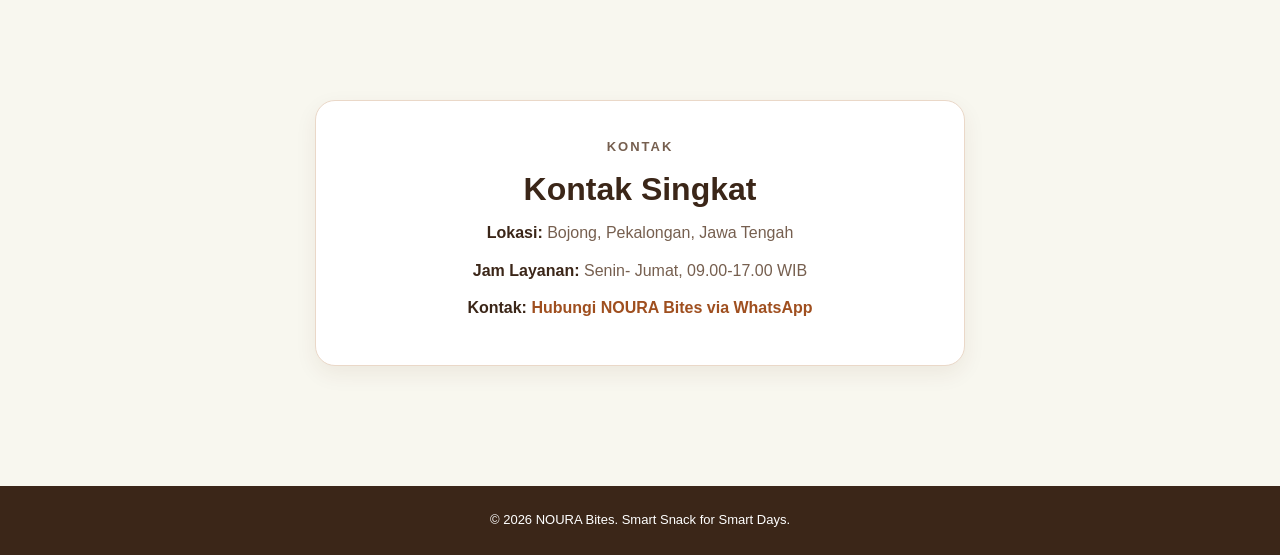
==== commit 056e81a4: "feat(p04): tambah form kontak aksesibel dan preview" ====
--- a/index.html
+++ b/index.html
@@ -17,30 +17,23 @@
     <!-- HEADER -->
     <header class="site-header">
         <nav class="nav" aria-label="Navigasi Utama">
-            <a class="brand" href="index.html">
-                NOURA Bites
-            </a>
+            <a class="brand" href="index.html">NOURA Bites</a>
 
             <ul>
                 <li>
-                    <a href="index.html" aria-current="page">
-                        Beranda
-                    </a>
+                    <a href="index.html" aria-current="page">Beranda</a>
                 </li>
                 <li>
-                    <a href="tentang.html">
-                        Tentang Kami
-                    </a>
+                    <a href="tentang.html">Tentang Kami</a>
                 </li>
                 <li>
-                    <a href="produk.html">
-                        Produk
-                    </a>
+                    <a href="produk.html">Produk</a>
                 </li>
                 <li>
-                    <a href="galeri.html">
-                        Galeri
-                    </a>
+                    <a href="galeri.html">Galeri</a>
+                </li>
+                <li>
+                    <a href="kontak.html">Kontak</a>
                 </li>
             </ul>
 
@@ -53,39 +46,22 @@
         <section class="hero" aria-labelledby="hero-title">
             <div class="hero-content">
 
-                <p class="eyebrow">
-                    SMART SNACK BRAND
-                </p>
-
-                <h1 id="hero-title">
-                    NOURA Bites
-                </h1>
-
-                <p class="hero-text">
-                    Smart Snack for Smart Days
-                </p>
-
+                <p class="eyebrow">SMART SNACK BRAND</p>
+                <h1 id="hero-title">NOURA Bites</h1>
+                <p class="hero-text">Smart Snack for Smart Days</p>
                 <p class="hero-description">
                     Camilan lezat berbahan cokelat, almond, dan coconut
                     untuk menemani aktivitas sehari-hari.
                 </p>
-
-                <button id="promoButton" type="button">
-                    Lihat Promo Sekarang
-                </button>
+                <button id="promoButton" type="button">Lihat Promo Sekarang</button>
             </div>
 
             <!-- ICON PRODUK -->
             <div class="hero-product-circle">
-                <img 
-                    src="assets/images/noura-snack.svg" 
-                    alt="Produk NOURA Bites berupa camilan cokelat, almond, dan coconut"
-                    class="hero-image"
-                >
-
-                <p>
-                    Delicious • Simple • Smart
-                </p>
+                <img src="assets/images/noura-snack.svg" 
+                     alt="Produk NOURA Bites berupa camilan cokelat, almond, dan coconut" 
+                     class="hero-image">
+                <p>Delicious • Simple • Smart</p>
             </div>
         </section>
 
@@ -94,16 +70,9 @@
 
             <div class="section-heading">
 
-                <p class="eyebrow">
-                    PILIH YOUR FAVORITE
-                </p>
-
-                <h2 id="produk-title">
-                    OUR PRODUCTS
-                </h2>
-
-                <p>
-                    Temukan camilan favoritmu di NOURA Bites.
+                <p class="eyebrow">PILIH YOUR FAVORITE</p>
+                <h2 id="produk-title">OUR PRODUCTS</h2>
+                <p> Temukan camilan favoritmu di NOURA Bites.
                     Dari perpaduan cokelat lembut, almond renyah,
                     hingga sentuhan kelapa yang khas, setiap gigitan
                     memberikan pengalaman rasa yang tak terlupakan.
@@ -115,21 +84,13 @@
                 <!-- PRODUK 1 -->
                 <article class="product-card">
 
-                    <div class="product-icon">
-                        🍫
-                    </div>
-
+                    <div class="product-icon">🍫</div>
                     <div class="product-info">
-                        <h3>
-                            Chocolate Almond
-                        </h3>
-
-                        <p>
-                            Perpaduan cokelat lembut dengan potongan
+                        <h3>Chocolate Almond</h3>
+                        <p> Perpaduan cokelat lembut dengan potongan
                             almond renyah yang cocok menemani waktu
                             belajar dan bekerja.
                         </p>
-
                         <strong> Rp15.000 </strong>
                     </div>
                 </article>
@@ -137,21 +98,10 @@
                 <!-- PRODUK 2 -->
                 <article class="product-card">
 
-                    <div class="product-icon">
-                        🥥
-                    </div>
-
+                    <div class="product-icon">🥥</div>
                     <div class="product-info">
-
-                        <h3>
-                            Coconut Choco
-                        </h3>
-
-                        <p>
-                            Cokelat dengan sentuhan kelapa yang memberikan
-                            perpaduan rasa manis, gurih, dan aroma yang khas.
-                        </p>
-
+                        <h3>Coconut Choco</h3>
+                        <p>Cokelat dengan sentuhan kelapa yang memberikan perpaduan rasa manis, gurih, dan aroma yang khas.</p>
                         <strong> Rp15.000 </strong>
                     </div>
                 </article>
@@ -159,26 +109,13 @@
                 <!-- PRODUK 3 -->
                 <article class="product-card featured">
 
-                    <div class="product-icon">
-                        🍫
-                    </div>
-
+                    <div class="product-icon">🍫</div>
                     <div class="product-info">
-
-                        <span class="product-seller">
-                            BEST SELLER
-                        </span>
-
+                        <span class="product-seller">BEST SELLER</span>
                         <h3> Smart Snack Mix </h3>
-
-                        <p>
-                            Kombinasi cokelat, almond, dan coconut
-                            dalam satu kemasan untuk menikmati tiga
-                            rasa favorit sekaligus.
-                        </p>
-
+                        <p>Kombinasi cokelat, almond, dan coconut dalam satu kemasan untuk menikmati tiga
+                           rasa favorit sekaligus.</p>
                         <strong> Rp20.000 </strong>
-
                     </div>
                 </article>
             </div>
@@ -189,34 +126,17 @@
         <section class="promo-section" aria-labelledby="promo-title">
 
             <div>
-
-                <p class="eyebrow">
-                    PROMO HARI INI
-                </p>
-
-                <h2 id="promo-title">
-                    Saatnya Nikmati Cemilan Favoritmu
-                    dengan Harga Spesial!
-                </h2>
-
-                <p>
-                    Dapatkan penawaran istimewa untuk Smart Snack Mix
-                    hanya di hari ini!
-                </p>
+                <p class="eyebrow">PROMO HARI INI</p>
+                <h2 id="promo-title">Saatnya Nikmati Cemilan Favoritmu dengan Harga Spesial!</h2>
+                <p>Dapatkan penawaran istimewa untuk Smart Snack Mix hanya di hari ini!</p>
             </div>
         </section>
 
         <!-- KONTAK SINGKAT-->
         <section id="kontak" class="contact-section" aria-labelledby="kontak-title">
             <div class="section-heading contact-info">
-                <p class="eyebrow">
-                 KONTAK KAMI
-                </p>
-
-                <h2 id="kontak-title">
-                    Kontak Singkat
-                </h2>
-                
+                <p class="eyebrow">KONTAK </p>
+                <h2 id="kontak-title">Kontak Singkat</h2>
                 <p>
                     <strong>Lokasi:</strong>
                     Bojong, Pekalongan, Jawa Tengah
@@ -227,9 +147,7 @@
                 </p>
                 <p>
                     <strong>Kontak:</strong>
-                    <a href="https://wa.me/6289507775993" target="_blank" rel="noopener noreferrer">
-                        Hubungi NOURA Bites via WhatsApp
-                    </a>
+                    <a href="https://wa.me/6289507775993" target="_blank" rel="noopener noreferrer">Hubungi NOURA Bites via WhatsApp</a>
                 </p>
             </div>
         </section>
@@ -237,9 +155,7 @@
 
     <!-- FOOTER -->
     <footer class="site-footer">
-        <p>
-            © 2026 NOURA Bites. Smart Snack for Smart Days.
-        </p>
+        <p>© 2026 NOURA Bites. Smart Snack for Smart Days.</p>
     </footer>
 
     <!-- JAVASCRIPT -->
--- a/css/style.css
+++ b/css/style.css
@@ -11,7 +11,7 @@
 body {
     line-height: 1.6;
     color: #3b2618;
-    background-color: #fff8ef;
+    background-color: #f8f7ef;
     font-family: Arial, sans-serif;
 }
 
@@ -46,7 +46,7 @@
 .brand {
     display: inline-block;
     margin-bottom: 12px;
-    color: #3b2618;
+    color: #355c3a;
     font-size: 20px;
     font-weight: bold;
     text-decoration: none;
@@ -64,17 +64,17 @@
 }
 
 .nav a {
-    color: #765f4f;
+    color: #6f6256;
     font-size: 15px;
     text-decoration: none;
 }
 
 .nav a:hover {
-    color: #9f4f1f;
+    color: #4f7d55;
 }
 
 .nav a[aria-current="page"] {
-    color: #9f4f1f;
+    color: #4f7d55;
     font-weight: bold;
 }
 
@@ -113,7 +113,7 @@
 .eyebrow {
     display: inline-block;
     margin-bottom: 12px;
-    color: #c56b2d;
+    color: #5f8d65;
     font-size: 13px;
     font-weight: bold;
     letter-spacing: 2px;
@@ -151,12 +151,15 @@
     display: flex;
     align-items: center;
     justify-content: space-between;
-    gap: 50px;
-    padding: 70px 0;
+    gap: 80px;
+    padding: 70px 55px;
+    margin-top: 30px;
+    background: linear-gradient(135deg, #f5efe3, #eaf2e8);
+    border-radius: 28px;
 }
 
 .hero-content {
-    width: 55%;
+    width: 48%;
     max-width: 580px;
 }
 
@@ -179,7 +182,7 @@
 }
 
 .hero-product-circle {
-    width: 40%;
+    width: 38%;
     display: flex;
     flex-direction: column;
     align-items: center;
@@ -188,9 +191,11 @@
 }
 
 .hero-image {
-    width: 280px;
+    width: 300px;
     max-width: 100%;
     height: auto;
+    border-radius: 24px;
+    filter: drop-shadow(0 10px 18px rgba(60, 50, 40, 0.15));
 }
 
 .hero-product-circle > p {
@@ -207,7 +212,7 @@
 button {
     padding: 13px 22px;
     color: white;
-    background-color: #9f4f1f;
+    background-color: #4f7d55;
     border: none;
     border-radius: 10px;
     font-size: 15px;
@@ -216,7 +221,7 @@
 }
 
 button:hover {
-    background-color: #8d4319;
+    background-color: #3f6745;
 }
 
 
@@ -237,14 +242,15 @@
 
 .product-card {
     padding: 28px;
-    background-color: white;
-    border: 1px solid #ead8c8;
-    border-radius: 16px;
-    box-shadow: 0 6px 18px rgba(80, 45, 20, 0.07);
+    background-color: #ffffff;
+    border: 1px solid #e1e5d9;
+    border-radius: 18px;
+    box-shadow: 0 8px 22px rgba(60, 80, 50, 0.08);
 }
 
 .product-card:hover {
-    transform: translateY(-3px);
+    transform: translateY(-5px);
+    box-shadow: 0 12px 28px rgba(60, 80, 50, 0.12);
 }
 
 .product-icon {
@@ -254,7 +260,7 @@
     align-items: center;
     justify-content: center;
     margin-bottom: 20px;
-    background-color: #fff0df;
+    background-color: #edf4e9;
     border-radius: 15px;
     font-size: 28px;
 }
@@ -271,7 +277,7 @@
 }
 
 .product-info strong {
-    color: #c56b2d;
+    color: #5f8d65;
     font-size: 19px;
 }
 
@@ -331,16 +337,16 @@
 }
 
 .contact-section .section-heading {
-    max-width: 750px;
-    padding: 30px;
+    max-width: 650px;
+    padding: 32px;
     background-color: white;
     border: 1px solid #ead8c8;
-    border-radius: 16px;
-    box-shadow: 0 6px 18px rgba(80, 45, 20, 0.07);
+    border-radius: 20px;
+    box-shadow: 0 8px 22px rgba(80, 45, 20, 0.07);
 }
 
 .contact-section .section-heading p {
-    margin-bottom: 10px;
+    margin-bottom: 12px;
     color: #765f4f;
 }
 
@@ -364,20 +370,20 @@
    ================================================== */
 
 .about-section {
-    padding: 65px 0;
+    padding: 55px 0 70px;
 }
 
 .about-section > .section-heading {
-    margin-bottom: 40px;
+    margin-bottom: 32px;
 }
 
 .about-section > section {
-    margin-bottom: 24px;
-    padding: 28px;
+    margin-bottom: 18px;
+    padding: 25px 28px;
     background-color: white;
     border: 1px solid #ead8c8;
-    border-radius: 16px;
-    box-shadow: 0 6px 18px rgba(80, 45, 20, 0.07);
+    border-radius: 18px;
+    box-shadow: 0 7px 20px rgba(06, 80, 50, 0.06);
 }
 
 .about-section > section:last-child {
@@ -385,12 +391,12 @@
 }
 
 .about-section h2 {
-    margin-bottom: 12px;
+    margin-bottom: 10px;
     font-size: 25px;
 }
 
 .about-section h3 {
-    margin-top: 20px;
+    margin-top: 18px;
     margin-bottom: 8px;
     font-size: 20px;
 }
@@ -707,4 +713,127 @@
         padding: 9px 10px;
         font-size: 14px;
     }
+}
+
+/* ==================================================
+   17. KONTAK FORM
+   ================================================== */
+#form-kontak {
+    width: 100%;
+    max-width: 750px;
+    margin: 20px auto 30px;
+    padding: 35px;
+    background-color: white;
+    border: 1px solid #e1e5d9;
+    border-radius: 20px;
+    box-shadow: 0 8px 25px rgba(60, 50, 40, 0.08);
+}
+
+.field {
+    margin-bottom: 20px;
+}
+
+.field label {
+    display: block;
+    margin-bottom: 7px;
+    color: #3b2618;
+    font-weight: 600;
+}
+
+/* INPUT, SELECT, TEXTAREA */
+#form-kontak .field input,
+#form-kontak select,
+#form-kontak textarea {
+    width: 100%;
+    padding: 12px 14px;
+    color: #3b2618;
+    background-color: #fcfcf8;
+    border: 1px solid #d8d8cc;
+    border-radius: 10px;
+    font-family: Arial, sans-serif;
+    font-size: 15px;
+}
+
+#form-kontak .field input:focus,
+#form-kontak select:focus,
+#form-kontak textarea:focus {
+    border-color: #5f8d65;
+    outline: 3px solid #dcebdc;
+}
+
+/* FIELDSET */
+#form-kontak fieldset {
+    margin: 0 0 22px;
+    padding: 18px 20px;
+    border: 1px solid #dfe5d8;
+    border-radius: 12px;
+    background-color: #fbfcf8;
+}
+
+#form-kontak legend {
+    padding: 0 8px;
+    color: #4f7d55;
+    font-weight: bold;
+}
+
+/* RADIO BUTTON */
+#form-kontak fieldset label {
+    display: flex;
+    align-items: center;
+    margin: 10px 0;
+    color: #3b2618;
+    font-weight: normal;
+    cursor: pointer;
+}
+
+#form-kontak fieldset input[type="radio"] {
+    width: auto;
+    padding: 0;
+    margin: 0 8px 0 0;
+    border: none;
+    background: transparent;
+    border-radius: 0;
+    appearance: auto;
+}
+
+/* TEXTAREA */
+#form-kontak textarea {
+    min-height: 130px;
+    resize: vertical;
+}
+
+/* BUTTON */
+#form-kontak button {
+    margin-top: 5px;
+}
+
+/* PREVIEW FORM */
+.preview-section {
+    width: 100%;
+    max-width: 750px;
+    margin: 0 auto 60px;
+    padding: 35px;
+    background-color: white;
+    border: 1px solid #e1e5d9;
+    border-radius: 20px;
+    box-shadow: 0 8px 25px rgba(60, 50, 40, 0.08);
+}
+
+.preview-section h2 {
+    margin: 0 0 15px;
+    color: #3b2618;
+    font-size: 25px;
+}
+
+
+/* ISI PREVIEW */
+#preview-form {
+    min-height: 60px;
+    margin: 0;
+    padding: 18px;
+    white-space: pre-wrap;
+    color: #3b2618;
+    background-color: #f4f7ef;
+    border: 1px solid #dce5d5;
+    border-radius: 12px;
 }
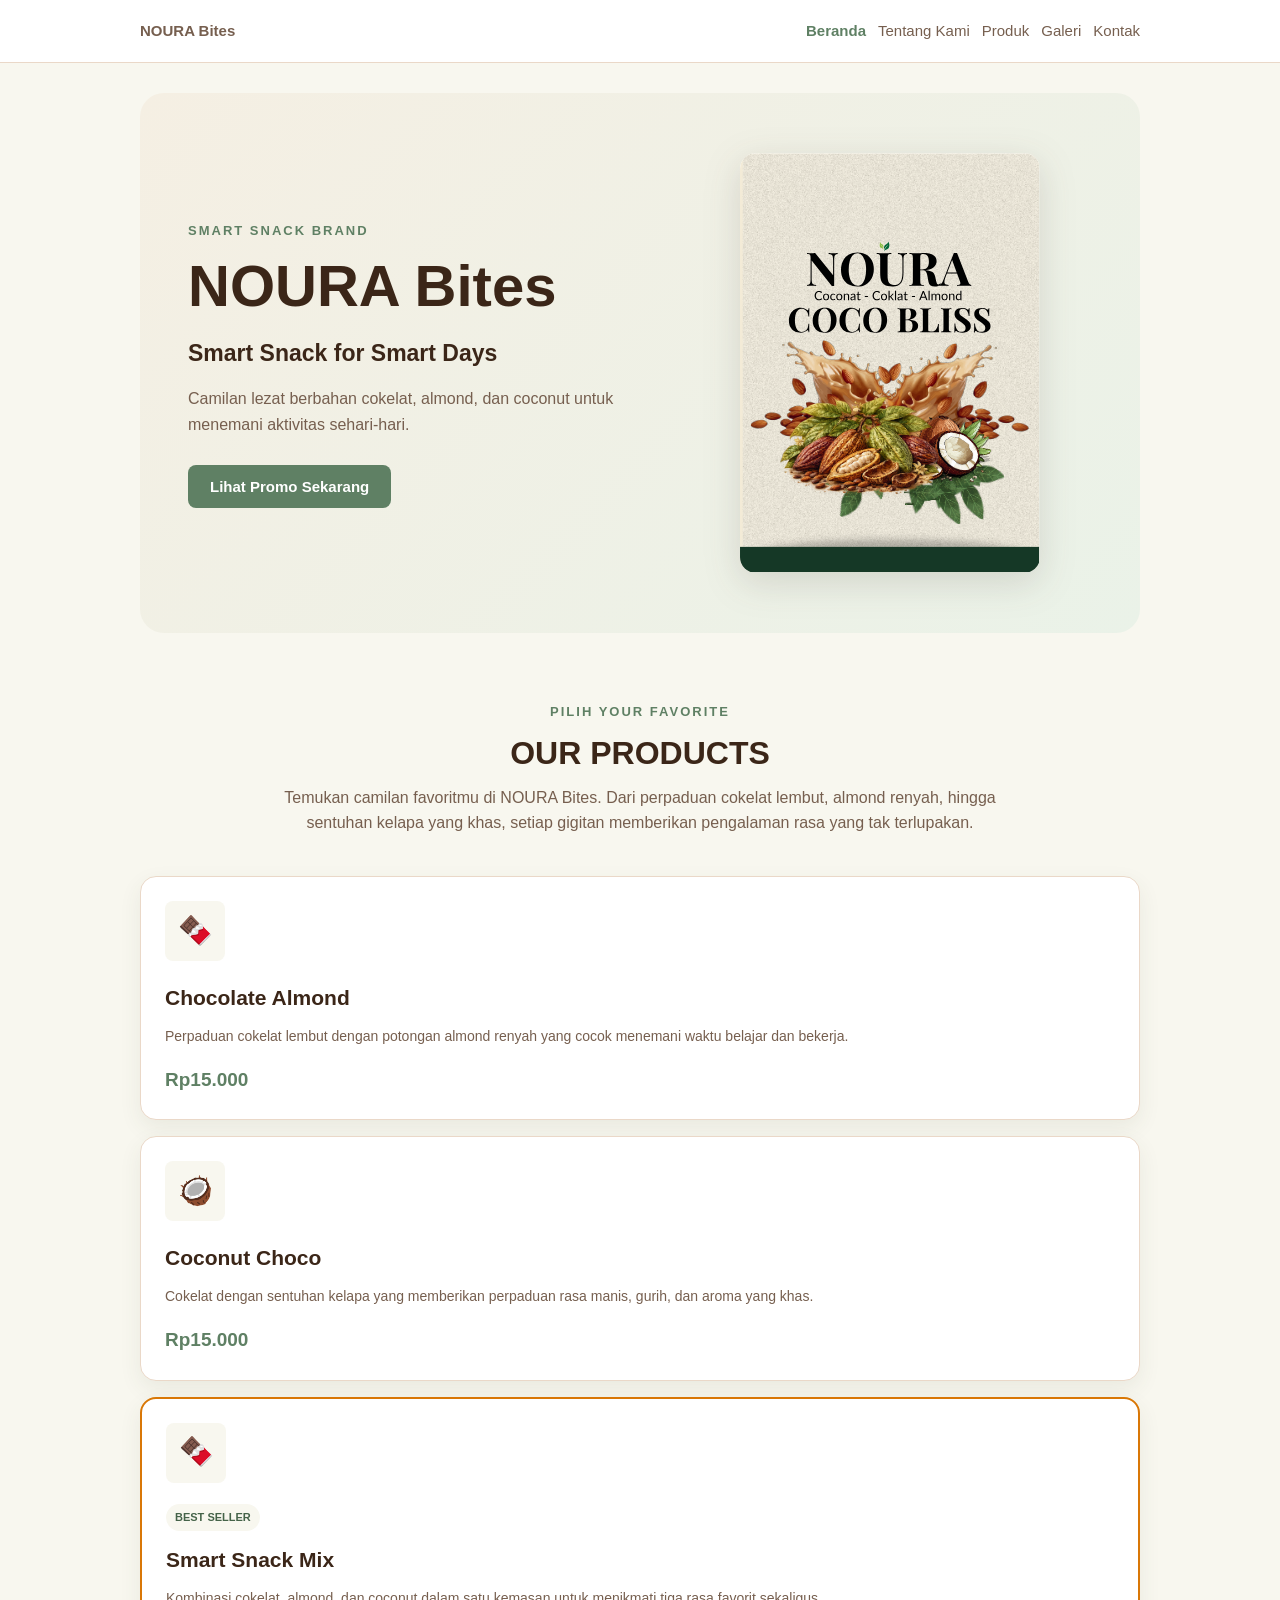
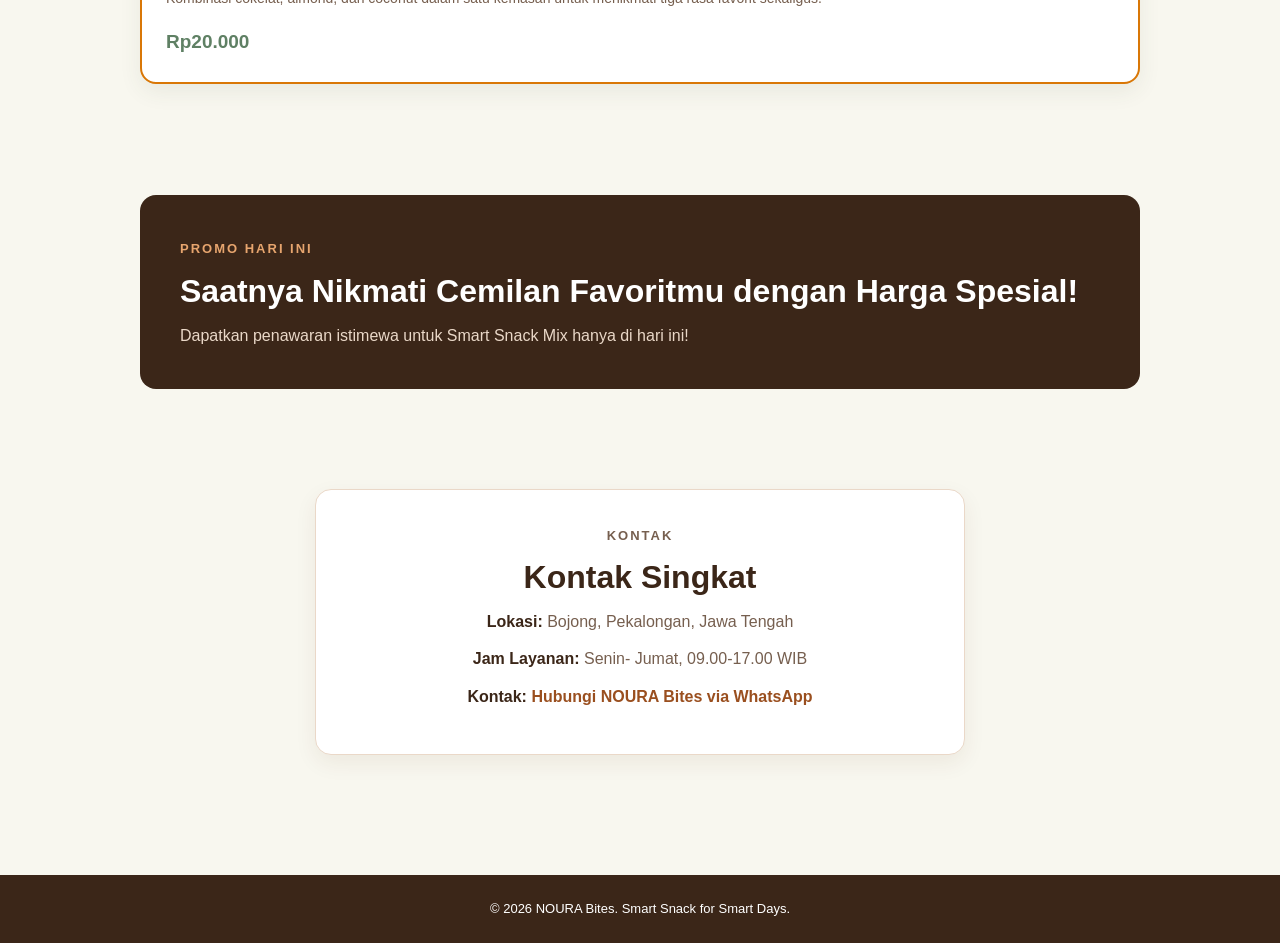
==== commit 532cf74f: "feat(p06): Implemen grid dan flexbox" ====
--- a/index.html
+++ b/index.html
@@ -55,14 +55,10 @@
                 </p>
                 <button id="promoButton" type="button">Lihat Promo Sekarang</button>
             </div>
-
             <!-- ICON PRODUK -->
-            <div class="hero-product-circle">
-                <img src="assets/images/noura-snack.svg" 
-                     alt="Produk NOURA Bites berupa camilan cokelat, almond, dan coconut" 
-                     class="hero-image">
-                <p>Delicious • Simple • Smart</p>
-            </div>
+            <img class="hero-image"
+                src="assets/images/noura-snack.svg" 
+                alt="Produk NOURA Bites berupa camilan cokelat, almond, dan coconut">
         </section>
 
         <!-- BAGIAN PRODUK -->
--- a/css/style.css
+++ b/css/style.css
@@ -1,8 +1,46 @@
+:root {
+    /* WARNA */
+    --color-primary: #5f8064;
+    --color-primary-strong: #456349;
+    --color-text: #3b2618;
+    --color-muted: #765f4f;
+    --color-surface: #ffffff;
+    --color-surface-soft: #f8f7ef;
+    --color-border: #ead8c8;
+    --color-focus: #9a4f1f;
+    --color-accent: #d97706;
+
+    /* STATUS */
+    --color-success: #166534;
+    --color-success-soft: #f0fdf4;
+    --color-danger: #b91c1c;
+    --color-danger-soft: #fef2f2;
+
+    /* SPACING */
+    --space-1: 0.5rem;
+    --space-2: 0.75rem;
+    --space-3: 1rem;
+    --space-4: 1.5rem;
+    --space-5: 2rem;
+    --space-6: 3rem;
+
+    /* RADIUS */
+    --radius-sm: 0.5rem;
+    --radius-md: 1rem;
+    --radius-lg: 1.5rem;
+
+    /* SHADOW */
+    --shadow-card: 0 8px 22px rgba(60, 80, 50, 0.08);
+}
+
+
 /* ==================================================
    1. RESET DAN DASAR
    ================================================== */
 
-* {
+*,
+*::before,
+*::after {
     margin: 0;
     padding: 0;
     box-sizing: border-box;
@@ -10,8 +48,8 @@
 
 body {
     line-height: 1.6;
-    color: #3b2618;
-    background-color: #f8f7ef;
+    color: var(--color-text);
+    background-color: var(--color-surface-soft);
     font-family: Arial, sans-serif;
 }
 
@@ -33,48 +71,57 @@
 
 .site-header {
     padding: 18px 20px;
-    background-color: #ffffff;
-    border-bottom: 1px solid #ead8c8;
+    background-color: var(--color-surface);
+    border-bottom: 1px solid var(--color-border);
 }
 
 .nav {
     width: 90%;
     max-width: 1000px;
     margin: 0 auto;
+
+    /* FLEXBOX */
+    display: flex;
+    align-items: center;
+    justify-content: space-between;
+    gap: var(--space-3);
 }
 
 .brand {
     display: inline-block;
-    margin-bottom: 12px;
-    color: #355c3a;
+    margin-bottom: 0;
+    color: var(--color-primary-strong);
     font-size: 20px;
     font-weight: bold;
     text-decoration: none;
 }
 
 .nav ul {
+    display: flex;
+    flex-wrap: wrap;
+    gap: var(--space-2);
+
     margin: 0;
     padding: 0;
     list-style: none;
 }
 
 .nav li {
-    display: inline-block;
-    margin-right: 20px;
+    margin: 0;
 }
 
 .nav a {
-    color: #6f6256;
+    color: var(--color-muted);
     font-size: 15px;
     text-decoration: none;
 }
 
 .nav a:hover {
-    color: #4f7d55;
+    color: var(--color-primary);
 }
 
 .nav a[aria-current="page"] {
-    color: #4f7d55;
+    color: var(--color-primary);
     font-weight: bold;
 }
 
@@ -86,11 +133,13 @@
 .skip-link {
     position: absolute;
     left: -9999px;
+    z-index: 1000;
+
     padding: 8px 12px;
+
     color: white;
-    background-color: #3b2618;
+    background-color: var(--color-text);
     text-decoration: none;
-    z-index: 1000;
 }
 
 .skip-link:focus {
@@ -101,7 +150,7 @@
 a:focus-visible,
 button:focus-visible,
 audio:focus-visible {
-    outline: 3px solid #c56b2d;
+    outline: 3px solid var(--color-focus);
     outline-offset: 3px;
 }
 
@@ -113,7 +162,8 @@
 .eyebrow {
     display: inline-block;
     margin-bottom: 12px;
-    color: #5f8d65;
+
+    color: var(--color-primary);
     font-size: 13px;
     font-weight: bold;
     letter-spacing: 2px;
@@ -138,28 +188,54 @@
 }
 
 .section-heading > p:last-child {
-    color: #765f4f;
-}
-
-
-/* ==================================================
-   5. BERANDA - HERO
+    color: var(--color-muted);
+}
+
+
+/* ==================================================
+   5. BUTTON UMUM
+   ================================================== */
+
+button {
+    padding: 13px 22px;
+
+    color: white;
+    background-color: var(--color-primary);
+
+    border: none;
+    border-radius: var(--radius-sm);
+
+    font-size: 15px;
+    font-weight: bold;
+
+    cursor: pointer;
+}
+
+button:hover {
+    background-color: var(--color-primary-strong);
+}
+
+
+/* ==================================================
+   6. BERANDA - HERO
    ================================================== */
 
 .hero {
     min-height: 540px;
-    display: flex;
+    margin-top: 30px;
+    padding: var(--space-6);
+
+    /* GRID */
+    display: grid;
+    grid-template-columns: 1.2fr 0.8fr;
     align-items: center;
-    justify-content: space-between;
-    gap: 80px;
-    padding: 70px 55px;
-    margin-top: 30px;
+    gap: var(--space-4);
+
     background: linear-gradient(135deg, #f5efe3, #eaf2e8);
-    border-radius: 28px;
+    border-radius: var(--radius-lg);
 }
 
 .hero-content {
-    width: 48%;
     max-width: 580px;
 }
 
@@ -171,6 +247,7 @@
 
 .hero-text {
     margin-bottom: 14px;
+
     font-size: 23px;
     font-weight: bold;
 }
@@ -178,74 +255,44 @@
 .hero-description {
     max-width: 500px;
     margin-bottom: 28px;
-    color: #765f4f;
-}
-
-.hero-product-circle {
-    width: 38%;
+
+    color: var(--color-muted);
+}
+
+.hero-image {
+    width: 100%;
+    max-width: 300px;
+    height: auto;
+
+    border-radius: var(--radius-md);
+    filter: drop-shadow(0 10px 18px rgba(60, 50, 40, 0.15));
+}
+
+
+/* ==================================================
+   7. BERANDA - PRODUK
+   ================================================== */
+
+.products-section {
+    padding: 65px 0;
+}
+
+.products {
+    display: block;
+}
+
+.product-card {
+    margin-bottom: var(--space-3);
+    padding: var(--space-4);
+
+    /* FLEXBOX */
     display: flex;
     flex-direction: column;
-    align-items: center;
-    justify-content: center;
-    text-align: center;
-}
-
-.hero-image {
-    width: 300px;
-    max-width: 100%;
-    height: auto;
-    border-radius: 24px;
-    filter: drop-shadow(0 10px 18px rgba(60, 50, 40, 0.15));
-}
-
-.hero-product-circle > p {
-    margin-top: 16px;
-    color: #8a6d58;
-    font-size: 14px;
-}
-
-
-/* ==================================================
-   6. BUTTON
-   ================================================== */
-
-button {
-    padding: 13px 22px;
-    color: white;
-    background-color: #4f7d55;
-    border: none;
-    border-radius: 10px;
-    font-size: 15px;
-    font-weight: bold;
-    cursor: pointer;
-}
-
-button:hover {
-    background-color: #3f6745;
-}
-
-
-/* ==================================================
-   7. BERANDA - PRODUK
-   ================================================== */
-
-.products-section {
-    padding: 65px 0;
-}
-
-.products {
-    display: grid;
-    grid-template-columns: repeat(3, 1fr);
-    gap: 25px;
-    list-style: none;
-}
-
-.product-card {
-    padding: 28px;
-    background-color: #ffffff;
-    border: 1px solid #e1e5d9;
-    border-radius: 18px;
-    box-shadow: 0 8px 22px rgba(60, 80, 50, 0.08);
+
+    background-color: var(--color-surface);
+    border: 1px solid var(--color-border);
+    border-radius: var(--radius-md);
+    box-shadow: var(--shadow-card);
 }
 
 .product-card:hover {
@@ -256,12 +303,16 @@
 .product-icon {
     width: 60px;
     height: 60px;
+
     display: flex;
     align-items: center;
     justify-content: center;
+
     margin-bottom: 20px;
-    background-color: #edf4e9;
-    border-radius: 15px;
+
+    background-color: var(--color-surface-soft);
+    border-radius: var(--radius-sm);
+
     font-size: 28px;
 }
 
@@ -272,26 +323,31 @@
 
 .product-info p {
     margin-bottom: 18px;
-    color: #765f4f;
+
+    color: var(--color-muted);
     font-size: 14px;
 }
 
 .product-info strong {
-    color: #5f8d65;
+    color: var(--color-primary);
     font-size: 19px;
 }
 
 .product-card.featured {
-    border: 2px solid #e2a36d;
+    border: 2px solid var(--color-accent);
 }
 
 .product-seller {
     display: inline-block;
+
     margin-bottom: 12px;
     padding: 5px 9px;
-    color: #9f4f1f;
-    background-color: #fff0df;
-    border-radius: 20px;
+
+    color: var(--color-primary-strong);
+    background-color: var(--color-surface-soft);
+
+    border-radius: var(--radius-md);
+
     font-size: 11px;
     font-weight: bold;
 }
@@ -302,15 +358,18 @@
    ================================================== */
 
 .promo-section {
+    margin: 30px 0 55px;
+    padding: 40px;
+
+    /* FLEXBOX */
     display: flex;
     align-items: center;
     justify-content: space-between;
     gap: 30px;
-    margin: 30px 0 55px;
-    padding: 40px;
+
     color: white;
-    background-color: #3b2618;
-    border-radius: 20px;
+    background-color: var(--color-text);
+    border-radius: var(--radius-md);
 }
 
 .promo-section .eyebrow {
@@ -329,7 +388,7 @@
 
 
 /* ==================================================
-   9. KONTAK SINGKAT
+   9. BERANDA - KONTAK SINGKAT
    ================================================== */
 
 .contact-section {
@@ -339,23 +398,24 @@
 .contact-section .section-heading {
     max-width: 650px;
     padding: 32px;
-    background-color: white;
-    border: 1px solid #ead8c8;
-    border-radius: 20px;
+
+    background-color: var(--color-surface);
+    border: 1px solid var(--color-border);
+    border-radius: var(--radius-md);
     box-shadow: 0 8px 22px rgba(80, 45, 20, 0.07);
 }
 
 .contact-section .section-heading p {
     margin-bottom: 12px;
-    color: #765f4f;
+    color: var(--color-muted);
 }
 
 .contact-section .section-heading strong {
-    color: #3b2618;
+    color: var(--color-text);
 }
 
 .contact-section .section-heading a {
-    color: #9f4f1f;
+    color: var(--color-focus);
     font-weight: bold;
     text-decoration: none;
 }
@@ -380,10 +440,11 @@
 .about-section > section {
     margin-bottom: 18px;
     padding: 25px 28px;
-    background-color: white;
-    border: 1px solid #ead8c8;
-    border-radius: 18px;
-    box-shadow: 0 7px 20px rgba(06, 80, 50, 0.06);
+
+    background-color: var(--color-surface);
+    border: 1px solid var(--color-border);
+    border-radius: var(--radius-md);
+    box-shadow: 0 7px 20px rgba(6, 80, 50, 0.06);
 }
 
 .about-section > section:last-child {
@@ -403,7 +464,7 @@
 
 .about-section p {
     margin-bottom: 10px;
-    color: #765f4f;
+    color: var(--color-muted);
 }
 
 
@@ -412,8 +473,8 @@
    ================================================== */
 
 .product-intro {
+    max-width: 800px;
     padding: 40px 0 25px;
-    max-width: 800px;
 }
 
 .product-intro h1 {
@@ -423,7 +484,7 @@
 }
 
 .product-intro > p:last-child {
-    color: #765f4f;
+    color: var(--color-muted);
 }
 
 
@@ -432,8 +493,9 @@
 .category-section {
     margin-bottom: 20px;
     padding: 30px;
-    background-color: white;
-    border-radius: 16px;
+
+    background-color: var(--color-surface);
+    border-radius: var(--radius-md);
     box-shadow: 0 8px 25px rgba(80, 45, 20, 0.08);
 }
 
@@ -450,21 +512,152 @@
 
 .category-section li {
     display: inline-block;
+
     margin-right: 8px;
     margin-bottom: 8px;
     padding: 8px 15px;
-    color: #9f4f1f;
+
+    color: var(--color-focus);
     background-color: #fff0df;
-    border-radius: 20px;
+
+    border-radius: var(--radius-md);
+
     font-size: 14px;
     font-weight: bold;
 }
 
 
+
+/* PRODUK PILIHAN - GRID */
+
+.featured-products {
+    margin-bottom: 24px;
+}
+
+.product-grid {
+    display: grid;
+    grid-template-columns: repeat(3, minmax(0, 1fr));
+    align-items: stretch;
+    gap: var(--space-4);
+}
+
+.product-grid .product-card {
+    position: relative;
+    min-width: 0;
+    min-height: 245px;
+    height: 100%;
+    margin-bottom: 0;
+    padding: var(--space-4);
+
+    display: flex;
+    flex-direction: column;
+
+    background-color: var(--color-surface);
+    border: 1px solid var(--color-border);
+    border-radius: var(--radius-md);
+    box-shadow: var(--shadow-card);
+
+    transition: transform 0.2s ease, box-shadow 0.2s ease;
+}
+
+.product-grid .product-card:hover {
+    transform: translateY(-4px);
+    box-shadow: 0 12px 28px rgba(60, 80, 50, 0.12);
+}
+
+.product-grid .product-card h3 {
+    margin-top: var(--space-2);
+    margin-bottom: var(--space-1);
+    font-size: 19px;
+    line-height: 1.35;
+}
+
+.product-grid .product-card p {
+    flex: 1;
+    margin-bottom: var(--space-4);
+    color: var(--color-muted);
+    font-size: 15px;
+}
+
+/* LABEL PRODUK */
+
+.product-badge {
+    align-self: flex-start;
+    padding: 5px 12px;
+
+    color: var(--color-primary-strong);
+    background-color: var(--color-success-soft);
+
+    border-radius: 999px;
+    font-size: 12px;
+    font-weight: 800;
+    letter-spacing: 0.4px;
+}
+
+/* KHUSUS LABEL BEST SELLER */
+
+.product-grid .product-card:nth-child(3) {
+    border-color: var(--color-primary);
+    border-width: 1.5px;
+}
+
+.product-grid .product-card:nth-child(3) .product-badge {
+    position: absolute;
+    top: -13px;
+    left: 20px;
+
+    padding: 6px 14px;
+    color: white;
+    background-color: var(--color-primary-strong);
+    border: 2px solid var(--color-surface);
+    box-shadow: 0 4px 10px rgba(60, 80, 50, 0.15);
+}
+
+/* HARGA DAN TOMBOL */
+
+.card-actions {
+    margin-top: auto;
+
+    display: flex;
+    align-items: center;
+    flex-wrap: wrap;
+    gap: var(--space-2);
+}
+
+.card-actions strong {
+    color: var(--color-text);
+    font-size: 15px;
+    white-space: nowrap;
+}
+
+.card-actions a {
+    display: inline-flex;
+    align-items: center;
+    justify-content: center;
+
+    padding: 9px 12px;
+
+    color: white;
+    background-color: var(--color-primary);
+    border-radius: var(--radius-sm);
+
+    font-size: 13px;
+    font-weight: bold;
+    text-decoration: none;
+    white-space: nowrap;
+
+    transition: background-color 0.2s ease;
+}
+
+.card-actions a:hover {
+    background-color: var(--color-primary-strong);
+}
+
+
 /* KATALOG PRODUK */
 
 .catalog-section {
-    padding: 20px 0 50px;
+    padding: 8px 0 50px;
 }
 
 .catalog-section h2 {
@@ -479,16 +672,19 @@
 
 table {
     width: 100%;
+
     border-collapse: collapse;
     overflow: hidden;
-    background-color: white;
-    border-radius: 12px;
+
+    background-color: var(--color-surface);
+    border-radius: var(--radius-sm);
     box-shadow: 0 8px 25px rgba(80, 45, 20, 0.08);
 }
 
 caption {
     margin-bottom: 10px;
-    color: #3b2618;
+
+    color: var(--color-text);
     font-weight: bold;
     text-align: left;
 }
@@ -496,23 +692,25 @@
 th,
 td {
     padding: 12px 14px;
+
     text-align: left;
-    border: 1px solid #ead8c8;
+
+    border: 1px solid var(--color-border);
 }
 
 thead th {
-    color: #3b2618;
+    color: var(--color-text);
     background-color: #f3dfc9;
 }
 
 tbody th {
-    color: #3b2618;
+    color: var(--color-text);
     background-color: #fffaf5;
 }
 
 tbody td {
-    color: #765f4f;
-    background-color: white;
+    color: var(--color-muted);
+    background-color: var(--color-surface);
 }
 
 tbody tr:hover td,
@@ -536,7 +734,17 @@
 }
 
 .gallery-intro > p:last-child {
-    color: #765f4f;
+    color: var(--color-muted);
+}
+
+
+/* GRID GALERI */
+
+.gallery-grid {
+    /* GRID */
+    display: grid;
+    grid-template-columns: repeat(2, minmax(0, 1fr));
+    gap: var(--space-3);
 }
 
 
@@ -545,8 +753,9 @@
 .gallery-process {
     margin-bottom: 30px;
     padding: 30px;
-    background-color: white;
-    border-radius: 16px;
+
+    background-color: var(--color-surface);
+    border-radius: var(--radius-md);
     box-shadow: 0 8px 25px rgba(80, 45, 20, 0.08);
 }
 
@@ -565,15 +774,19 @@
 
 .gallery-process img {
     display: block;
+
     width: 100%;
     max-width: 800px;
+
     margin: 0 auto;
-    border-radius: 10px;
+
+    border-radius: var(--radius-sm);
 }
 
 figcaption {
     margin-top: 10px;
-    color: #765f4f;
+
+    color: var(--color-muted);
     line-height: 1.5;
 }
 
@@ -591,7 +804,7 @@
 
 #audio-description {
     margin-bottom: 15px;
-    color: #765f4f;
+    color: var(--color-muted);
 }
 
 audio {
@@ -601,14 +814,260 @@
 
 
 /* ==================================================
-   14. FOOTER
+   14. HALAMAN KONTAK - LAYOUT P06
+   ================================================== */
+
+/* GRID UTAMA HALAMAN KONTAK */
+
+.contact-layout {
+    display: grid;
+    grid-template-columns: 0.85fr 1.15fr;
+    align-items: start;
+    gap: var(--space-4);
+    margin-top: var(--space-5);
+}
+
+/* INFORMASI KONTAK */
+
+.contact-layout .about-section {
+    padding: var(--space-4);
+    background-color: var(--color-surface);
+    border: 1px solid var(--color-border);
+    border-radius: var(--radius-md);
+    box-shadow: var(--shadow-card);
+}
+
+.contact-layout .about-section h1 {
+    margin-bottom: var(--space-3);
+    font-size: 38px;
+    line-height: 1.2;
+}
+
+.contact-layout .about-section p {
+    margin-bottom: 0;
+    color: var(--color-muted);
+}
+
+
+/* KELOMPOK PILIHAN FORM */
+
+/* FLEXBOX */
+.choice-group {
+    display: flex;
+    flex-direction: column;
+    gap: var(--space-2);
+}
+
+
+/* FORM KONTAK */
+
+#form-kontak {
+    width: 100%;
+    max-width: none;
+
+    margin: 0;
+    padding: 35px;
+
+    background-color: var(--color-surface);
+    border: 1px solid var(--color-border);
+    border-radius: var(--radius-md);
+    box-shadow: 0 8px 25px rgba(60, 50, 40, 0.08);
+}
+
+.field {
+    margin-bottom: 20px;
+}
+
+.field label {
+    display: block;
+
+    margin-bottom: 7px;
+
+    color: var(--color-text);
+    font-weight: 600;
+}
+
+
+/* INPUT, SELECT, TEXTAREA */
+
+#form-kontak .field input,
+#form-kontak select,
+#form-kontak textarea {
+    width: 100%;
+
+    padding: 12px 14px;
+
+    color: var(--color-text);
+    background-color: var(--color-surface-soft);
+
+    border: 1px solid var(--color-border);
+    border-radius: var(--radius-sm);
+
+    font-family: Arial, sans-serif;
+    font-size: 15px;
+}
+
+#form-kontak .field input:focus,
+#form-kontak select:focus,
+#form-kontak textarea:focus {
+    border-color: var(--color-primary);
+    outline: 3px solid var(--color-focus);
+}
+
+
+/* FIELDSET */
+
+#form-kontak fieldset {
+    margin: 0 0 22px;
+    padding: 18px 20px;
+
+    border: 1px solid var(--color-border);
+    border-radius: var(--radius-sm);
+
+    background-color: #fbfcf8;
+}
+
+#form-kontak legend {
+    padding: 0 8px;
+
+    color: var(--color-primary);
+    font-weight: bold;
+}
+
+
+/* RADIO BUTTON */
+
+#form-kontak fieldset label {
+    display: flex;
+    align-items: center;
+
+    margin: 10px 0;
+
+    color: var(--color-text);
+    font-weight: normal;
+
+    cursor: pointer;
+}
+
+#form-kontak fieldset input[type="radio"] {
+    width: auto;
+
+    margin: 0 8px 0 0;
+    padding: 0;
+
+    border: none;
+    background: transparent;
+    border-radius: 0;
+
+    appearance: auto;
+}
+
+
+/* TEXTAREA */
+
+#form-kontak textarea {
+    min-height: 130px;
+    resize: vertical;
+}
+
+
+/* BUTTON FORM */
+
+#form-kontak button {
+    margin-top: 5px;
+}
+
+
+/* ==================================================
+   15. PREVIEW FORM
+   ================================================== */
+
+.preview-section {
+    width: 100%;
+    max-width: 750px;
+
+    margin: 0 auto 60px;
+    padding: 35px;
+
+    background-color: var(--color-surface);
+    border: 1px solid var(--color-border);
+    border-radius: var(--radius-md);
+    box-shadow: 0 8px 25px rgba(60, 50, 40, 0.08);
+}
+
+.preview-section h2 {
+    margin: 0 0 15px;
+
+    color: var(--color-text);
+    font-size: 25px;
+}
+
+#preview-form {
+    min-height: 60px;
+    margin: 0;
+    padding: 18px;
+
+    white-space: pre-wrap;
+
+    color: var(--color-text);
+    background-color: #f4f7ef;
+
+    border: 1px solid #dce5d5;
+    border-radius: var(--radius-sm);
+}
+
+
+/* ==================================================
+   16. STATUS FORM
+   ================================================== */
+
+.status-success {
+    padding: var(--space-3);
+
+    color: var(--color-success);
+    background-color: var(--color-success-soft);
+
+    border: 1px solid var(--color-success);
+    border-radius: var(--radius-sm);
+}
+
+.status-danger {
+    padding: var(--space-3);
+
+    color: var(--color-danger);
+    background-color: var(--color-danger-soft);
+
+    border: 1px solid var(--color-danger);
+    border-radius: var(--radius-sm);
+}
+
+
+/* OVERRIDE STATUS PREVIEW */
+
+#preview-form.status-success {
+    color: var(--color-success);
+    background-color: var(--color-success-soft);
+    border-color: var(--color-success);
+}
+
+#preview-form.status-danger {
+    color: var(--color-danger);
+    background-color: var(--color-danger-soft);
+    border-color: var(--color-danger);
+}
+
+
+/* ==================================================
+   17. FOOTER
    ================================================== */
 
 .site-footer {
     margin-top: 20px;
     padding: 24px 20px;
+
     color: white;
-    background-color: #3b2618;
+    background-color: var(--color-text);
+
     text-align: center;
 }
 
@@ -618,13 +1077,12 @@
 
 
 /* ==================================================
-   15. RESPONSIVE - TABLET
+   18. RESPONSIVE - TABLET
    ================================================== */
 
 @media (max-width: 800px) {
 
     .hero {
-        flex-direction: column;
         text-align: center;
     }
 
@@ -637,14 +1095,6 @@
         margin-left: auto;
     }
 
-    .hero-product-circle {
-        width: 100%;
-    }
-
-    .products {
-        grid-template-columns: 1fr;
-    }
-
     .promo-section {
         flex-direction: column;
         text-align: center;
@@ -653,7 +1103,7 @@
 
 
 /* ==================================================
-   16. RESPONSIVE - HP
+   19. RESPONSIVE - HP
    ================================================== */
 
 @media (max-width: 500px) {
@@ -663,8 +1113,13 @@
         width: 92%;
     }
 
+    .nav {
+        align-items: flex-start;
+        flex-direction: column;
+    }
+
     .nav li {
-        margin-right: 10px;
+        margin-right: 0;
         margin-bottom: 5px;
     }
 
@@ -713,127 +1168,4 @@
         padding: 9px 10px;
         font-size: 14px;
     }
-}
-
-/* ==================================================
-   17. KONTAK FORM
-   ================================================== */
-#form-kontak {
-    width: 100%;
-    max-width: 750px;
-    margin: 20px auto 30px;
-    padding: 35px;
-    background-color: white;
-    border: 1px solid #e1e5d9;
-    border-radius: 20px;
-    box-shadow: 0 8px 25px rgba(60, 50, 40, 0.08);
-}
-
-.field {
-    margin-bottom: 20px;
-}
-
-.field label {
-    display: block;
-    margin-bottom: 7px;
-    color: #3b2618;
-    font-weight: 600;
-}
-
-/* INPUT, SELECT, TEXTAREA */
-#form-kontak .field input,
-#form-kontak select,
-#form-kontak textarea {
-    width: 100%;
-    padding: 12px 14px;
-    color: #3b2618;
-    background-color: #fcfcf8;
-    border: 1px solid #d8d8cc;
-    border-radius: 10px;
-    font-family: Arial, sans-serif;
-    font-size: 15px;
-}
-
-#form-kontak .field input:focus,
-#form-kontak select:focus,
-#form-kontak textarea:focus {
-    border-color: #5f8d65;
-    outline: 3px solid #dcebdc;
-}
-
-/* FIELDSET */
-#form-kontak fieldset {
-    margin: 0 0 22px;
-    padding: 18px 20px;
-    border: 1px solid #dfe5d8;
-    border-radius: 12px;
-    background-color: #fbfcf8;
-}
-
-#form-kontak legend {
-    padding: 0 8px;
-    color: #4f7d55;
-    font-weight: bold;
-}
-
-/* RADIO BUTTON */
-#form-kontak fieldset label {
-    display: flex;
-    align-items: center;
-    margin: 10px 0;
-    color: #3b2618;
-    font-weight: normal;
-    cursor: pointer;
-}
-
-#form-kontak fieldset input[type="radio"] {
-    width: auto;
-    padding: 0;
-    margin: 0 8px 0 0;
-    border: none;
-    background: transparent;
-    border-radius: 0;
-    appearance: auto;
-}
-
-/* TEXTAREA */
-#form-kontak textarea {
-    min-height: 130px;
-    resize: vertical;
-}
-
-/* BUTTON */
-#form-kontak button {
-    margin-top: 5px;
-}
-
-/* PREVIEW FORM */
-.preview-section {
-    width: 100%;
-    max-width: 750px;
-    margin: 0 auto 60px;
-    padding: 35px;
-    background-color: white;
-    border: 1px solid #e1e5d9;
-    border-radius: 20px;
-    box-shadow: 0 8px 25px rgba(60, 50, 40, 0.08);
-}
-
-.preview-section h2 {
-    margin: 0 0 15px;
-    color: #3b2618;
-    font-size: 25px;
-}
-
-
-/* ISI PREVIEW */
-#preview-form {
-    min-height: 60px;
-    margin: 0;
-    padding: 18px;
-    white-space: pre-wrap;
-    color: #3b2618;
-    background-color: #f4f7ef;
-    border: 1px solid #dce5d5;
-    border-radius: 12px;
 }
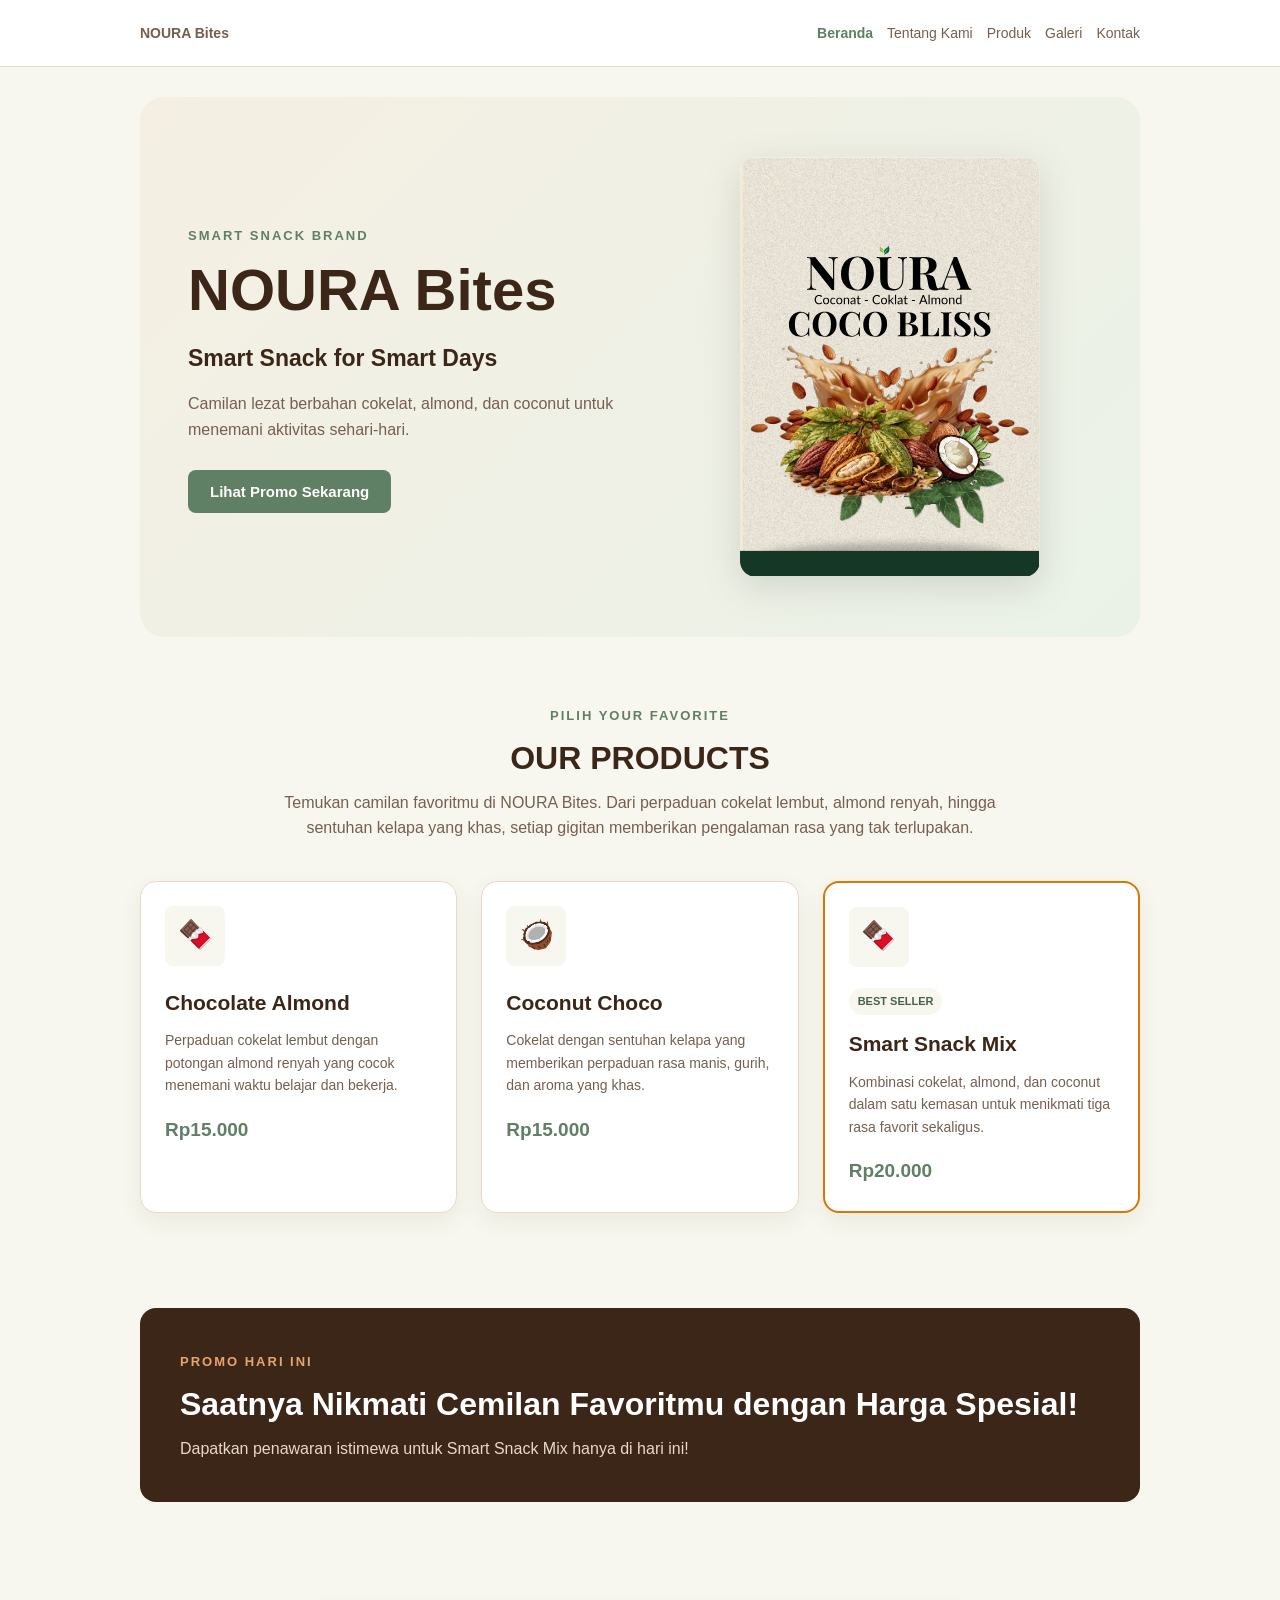
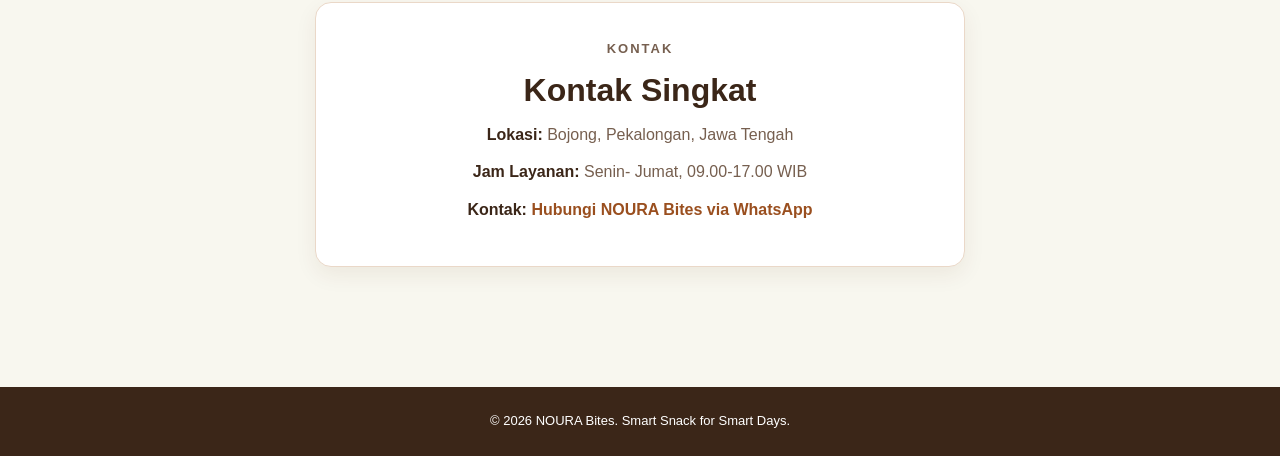
==== commit 48e30dbe: "feat(p07): implementasi responsive mobile-first" ====
--- a/index.html
+++ b/index.html
@@ -57,7 +57,7 @@
             </div>
             <!-- ICON PRODUK -->
             <img class="hero-image"
-                src="assets/images/noura-snack.svg" 
+                src="assets/images/noura-snack.svg" width="640" height="360"
                 alt="Produk NOURA Bites berupa camilan cokelat, almond, dan coconut">
         </section>
 
@@ -80,7 +80,7 @@
                 <!-- PRODUK 1 -->
                 <article class="product-card">
 
-                    <div class="product-icon">🍫</div>
+                    <div class="product-icon" aria-hidden="true">🍫</div>
                     <div class="product-info">
                         <h3>Chocolate Almond</h3>
                         <p> Perpaduan cokelat lembut dengan potongan
@@ -94,7 +94,7 @@
                 <!-- PRODUK 2 -->
                 <article class="product-card">
 
-                    <div class="product-icon">🥥</div>
+                    <div class="product-icon" aria-hidden="true">🥥</div>
                     <div class="product-info">
                         <h3>Coconut Choco</h3>
                         <p>Cokelat dengan sentuhan kelapa yang memberikan perpaduan rasa manis, gurih, dan aroma yang khas.</p>
@@ -105,7 +105,7 @@
                 <!-- PRODUK 3 -->
                 <article class="product-card featured">
 
-                    <div class="product-icon">🍫</div>
+                    <div class="product-icon" aria-hidden="true">🍫</div>
                     <div class="product-info">
                         <span class="product-seller">BEST SELLER</span>
                         <h3> Smart Snack Mix </h3>
--- a/css/style.css
+++ b/css/style.css
@@ -65,6 +65,7 @@
 }
 
 
+
 /* ==================================================
    2. HEADER DAN NAVIGASI
    ================================================== */
@@ -76,20 +77,23 @@
 }
 
 .nav {
-    width: 90%;
+    width: 100%;
     max-width: 1000px;
     margin: 0 auto;
 
-    /* FLEXBOX */
     display: flex;
+    flex-direction: row;
     align-items: center;
     justify-content: space-between;
-    gap: var(--space-3);
+    flex-wrap: wrap;
+    gap: 12px;
 }
 
 .brand {
     display: inline-block;
+    flex-shrink: 0;
     margin-bottom: 0;
+
     color: var(--color-primary-strong);
     font-size: 20px;
     font-weight: bold;
@@ -98,8 +102,11 @@
 
 .nav ul {
     display: flex;
+    flex-direction: row;
     flex-wrap: wrap;
-    gap: var(--space-2);
+    align-items: center;
+    justify-content: flex-end;
+    gap: 8px 14px;
 
     margin: 0;
     padding: 0;
@@ -111,8 +118,10 @@
 }
 
 .nav a {
+    display: inline-block;
+    padding-block: 0.25rem;
     color: var(--color-muted);
-    font-size: 15px;
+    font-size: 14px;
     text-decoration: none;
 }
 
@@ -177,7 +186,7 @@
 
 .section-heading h1 {
     margin-bottom: 15px;
-    font-size: 42px;
+    font-size: clamp(1.75rem, 1.3rem + 2.2vw, 2.625rem);
     line-height: 1.2;
 }
 
@@ -227,7 +236,7 @@
 
     /* GRID */
     display: grid;
-    grid-template-columns: 1.2fr 0.8fr;
+    grid-template-columns: minmax(0, 1fr);
     align-items: center;
     gap: var(--space-4);
 
@@ -241,7 +250,8 @@
 
 .hero h1 {
     margin-bottom: 18px;
-    font-size: 58px;
+    /* FLUIDA: 2rem (320px) -> 3.625rem (lebar besar) */
+    font-size: clamp(2rem, 1.2rem + 4vw, 3.625rem);
     line-height: 1.1;
 }
 
@@ -278,7 +288,14 @@
 }
 
 .products {
-    display: block;
+    /* FLUIDA: kolom otomatis, kartu min. 16rem, tidak pernah melebihi lebar wadah */
+    display: grid;
+    grid-template-columns: repeat(auto-fit, minmax(min(100%, 16rem), 1fr));
+    gap: var(--space-4);
+}
+
+.products .product-card {
+    margin-bottom: 0;
 }
 
 .product-card {
@@ -479,7 +496,7 @@
 
 .product-intro h1 {
     margin-bottom: 15px;
-    font-size: 42px;
+    font-size: clamp(1.75rem, 1.3rem + 2.2vw, 2.625rem);
     line-height: 1.2;
 }
 
@@ -536,7 +553,7 @@
 
 .product-grid {
     display: grid;
-    grid-template-columns: repeat(3, minmax(0, 1fr));
+    grid-template-columns: 1fr;
     align-items: stretch;
     gap: var(--space-4);
 }
@@ -719,6 +736,23 @@
 }
 
 
+/* WRAPPER TABEL RESPONSIVE */
+.table-scroll {
+    max-width: 100%;
+    overflow-x: auto;
+}
+
+.table-scroll:focus-visible {
+    outline: 3px solid var(--color-focus);
+    outline-offset: 3px;
+}
+
+.table-scroll table {
+    /* berbasis konten: kolom "Coconut Choco Bites" + ukuran + harga */
+    min-width: 28rem;
+}
+
+
 /* ==================================================
    13. HALAMAN GALERI
    ================================================== */
@@ -729,7 +763,7 @@
 
 .gallery-intro h1 {
     margin-bottom: 15px;
-    font-size: 42px;
+    font-size: clamp(1.75rem, 1.3rem + 2.2vw, 2.625rem);
     line-height: 1.2;
 }
 
@@ -741,9 +775,9 @@
 /* GRID GALERI */
 
 .gallery-grid {
-    /* GRID */
+    /* GRID: baseline mobile-first, satu kolom */
     display: grid;
-    grid-template-columns: repeat(2, minmax(0, 1fr));
+    grid-template-columns: 1fr;
     gap: var(--space-3);
 }
 
@@ -752,7 +786,7 @@
 
 .gallery-process {
     margin-bottom: 30px;
-    padding: 30px;
+    padding: clamp(1.25rem, 0.5rem + 3.5vw, 1.875rem);
 
     background-color: var(--color-surface);
     border-radius: var(--radius-md);
@@ -768,19 +802,26 @@
 /* GAMBAR GALERI */
 
 .gallery-process figure {
+    display: flex;
+    flex-direction: column;
+    min-width: 0;
     margin: 0;
     padding: 0;
+    overflow: hidden;
 }
 
 .gallery-process img {
     display: block;
-
     width: 100%;
     max-width: 800px;
-
+    height: auto;
     margin: 0 auto;
-
     border-radius: var(--radius-sm);
+}
+
+.gallery-process figcaption {
+    flex: 1;
+    padding: var(--space-3);
 }
 
 figcaption {
@@ -821,7 +862,7 @@
 
 .contact-layout {
     display: grid;
-    grid-template-columns: 0.85fr 1.15fr;
+    grid-template-columns: 1fr;
     align-items: start;
     gap: var(--space-4);
     margin-top: var(--space-5);
@@ -839,7 +880,7 @@
 
 .contact-layout .about-section h1 {
     margin-bottom: var(--space-3);
-    font-size: 38px;
+    font-size: clamp(1.75rem, 1.2rem + 2.4vw, 2.375rem);
     line-height: 1.2;
 }
 
@@ -866,7 +907,7 @@
     max-width: none;
 
     margin: 0;
-    padding: 35px;
+    padding: clamp(1.25rem, 0.6rem + 3.5vw, 2.1875rem);
 
     background-color: var(--color-surface);
     border: 1px solid var(--color-border);
@@ -987,7 +1028,7 @@
     max-width: 750px;
 
     margin: 0 auto 60px;
-    padding: 35px;
+    padding: clamp(1.25rem, 0.6rem + 3.5vw, 2.1875rem);
 
     background-color: var(--color-surface);
     border: 1px solid var(--color-border);
@@ -1008,6 +1049,7 @@
     padding: 18px;
 
     white-space: pre-wrap;
+    overflow-wrap: anywhere;
 
     color: var(--color-text);
     background-color: #f4f7ef;
@@ -1076,38 +1118,68 @@
 }
 
 
-/* ==================================================
-   18. RESPONSIVE - TABLET
-   ================================================== */
-
-@media (max-width: 800px) {
+
+/* ==================================================
+   18. RESPONSIVE MOBILE-FIRST
+   ================================================== */
+
+/* Layar menengah: navigasi horizontal dan galeri 2 kolom */
+@media (min-width: 42rem) {
+    .gallery-grid {
+        grid-template-columns: repeat(2, minmax(0, 1fr));
+    }
 
     .hero {
-        text-align: center;
+        text-align: left;
     }
 
     .hero-content {
-        width: 100%;
+        width: auto;
     }
 
     .hero-description {
-        margin-right: auto;
-        margin-left: auto;
+        margin-right: 0;
+        margin-left: 0;
     }
 
     .promo-section {
-        flex-direction: column;
-        text-align: center;
-    }
-}
-
-
-/* ==================================================
-   19. RESPONSIVE - HP
-   ================================================== */
-
-@media (max-width: 500px) {
-
+        flex-direction: row;
+        text-align: left;
+    }
+}
+
+/* Layar lebih lebar: hero dua kolom dan produk dua kolom */
+@media (min-width: 48rem) {
+    .hero {
+        grid-template-columns: 1.2fr 0.8fr;
+    }
+
+    .product-grid {
+        grid-template-columns: repeat(2, minmax(0, 1fr));
+    }
+}
+
+/* Desktop: produk tiga kolom dan kontak dua kolom */
+@media (min-width: 60rem) {
+    .nav {
+        flex-wrap: nowrap;
+    }
+
+    .nav ul {
+        flex-wrap: nowrap;
+    }
+
+    .product-grid {
+        grid-template-columns: repeat(3, minmax(0, 1fr));
+    }
+
+    .contact-layout {
+        grid-template-columns: 0.85fr 1.15fr;
+    }
+}
+
+/* Penyesuaian tipografi dan ruang pada layar sempit */
+@media (max-width: 31.25rem) {
     .page,
     .nav {
         width: 92%;
@@ -1115,12 +1187,12 @@
 
     .nav {
         align-items: flex-start;
+    }
+
+    .nav ul {
         flex-direction: column;
-    }
-
-    .nav li {
-        margin-right: 0;
-        margin-bottom: 5px;
+        align-items: flex-start;
+        gap: var(--space-2);
     }
 
     .nav a {
@@ -1128,21 +1200,11 @@
     }
 
     .hero {
-        padding: 45px 0;
-    }
-
-    .hero h1 {
-        font-size: 45px;
+        padding: 45px 20px;
     }
 
     .hero-text {
         font-size: 20px;
-    }
-
-    .section-heading h1,
-    .product-intro h1,
-    .gallery-intro h1 {
-        font-size: 32px;
     }
 
     .section-heading h2 {
@@ -1168,4 +1230,21 @@
         padding: 9px 10px;
         font-size: 14px;
     }
+}
+
+/* ==================================================
+   19. PREFERENSI GERAK
+   ================================================== */
+
+@media (prefers-reduced-motion: reduce) {
+    *,
+    *::before,
+    *::after {
+        transition: none !important;
+    }
+
+    .product-card:hover,
+    .product-grid .product-card:hover {
+        transform: none;
+    }
 }
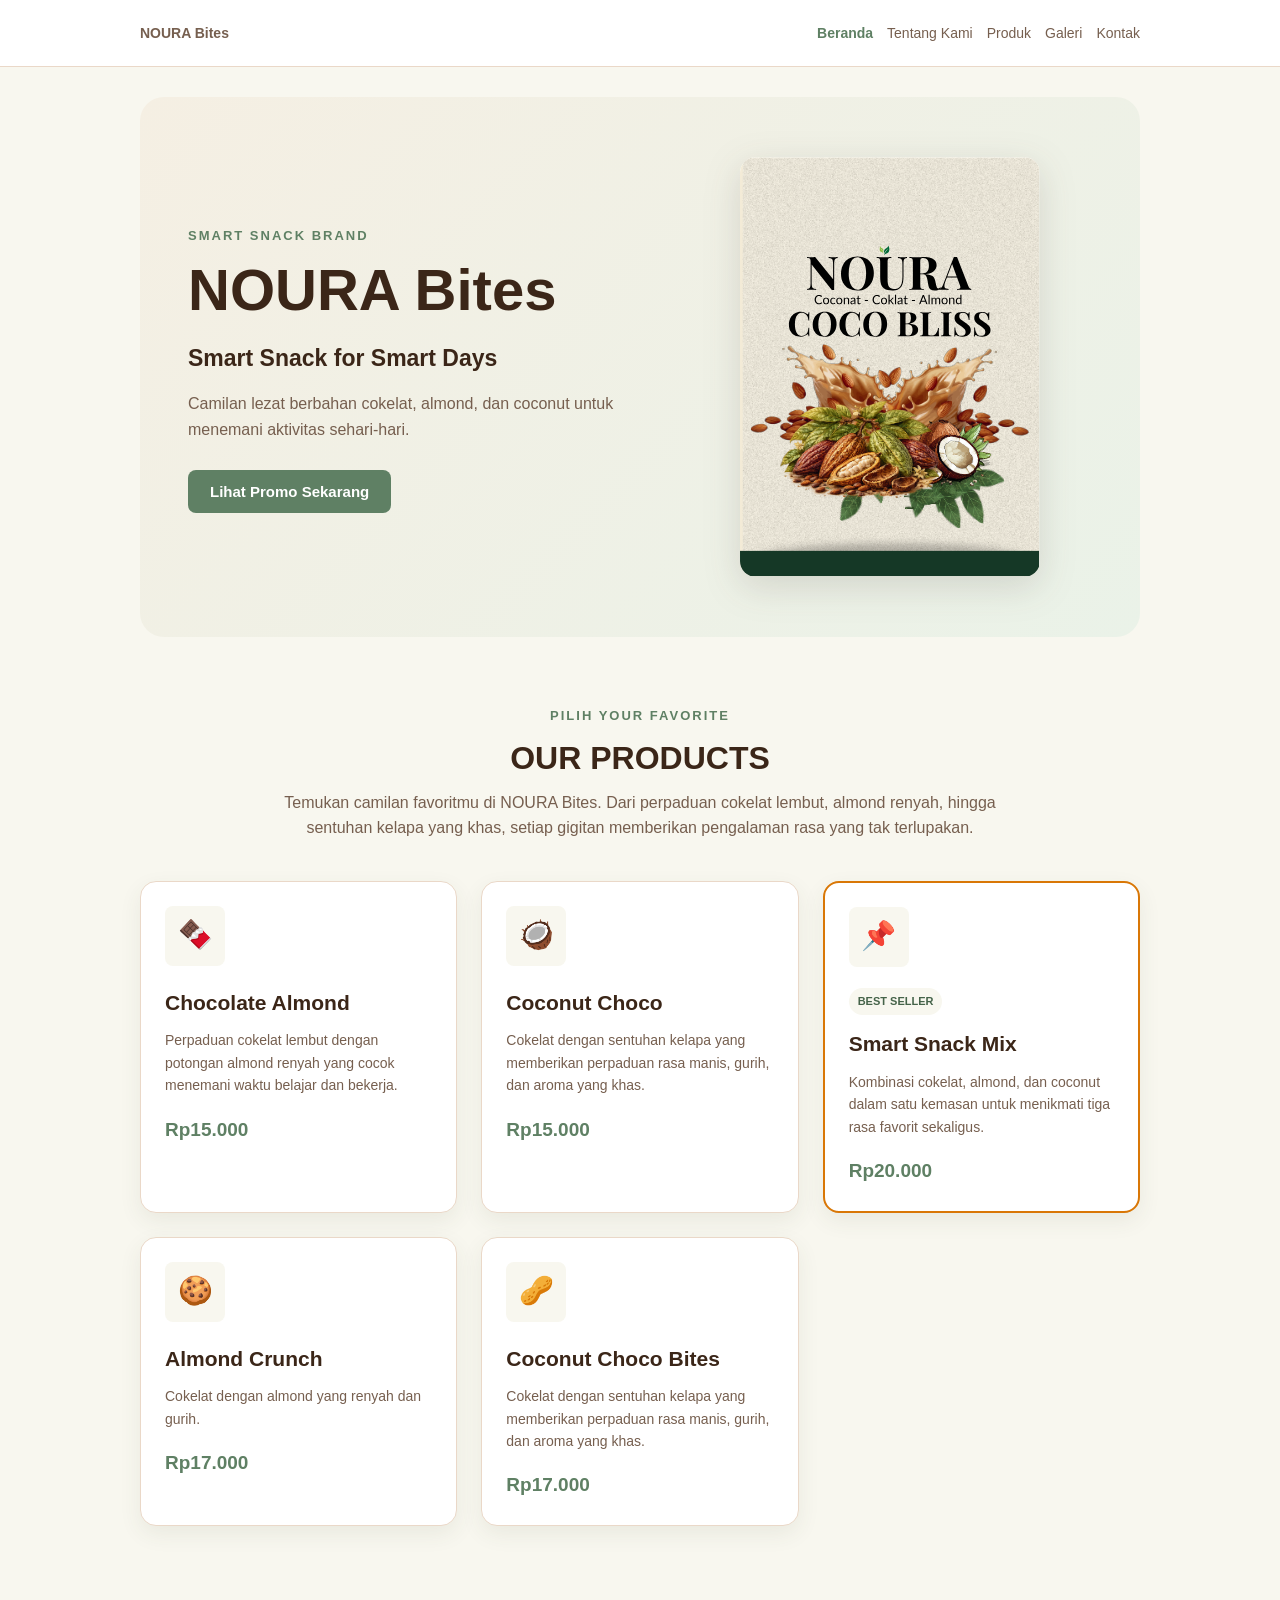
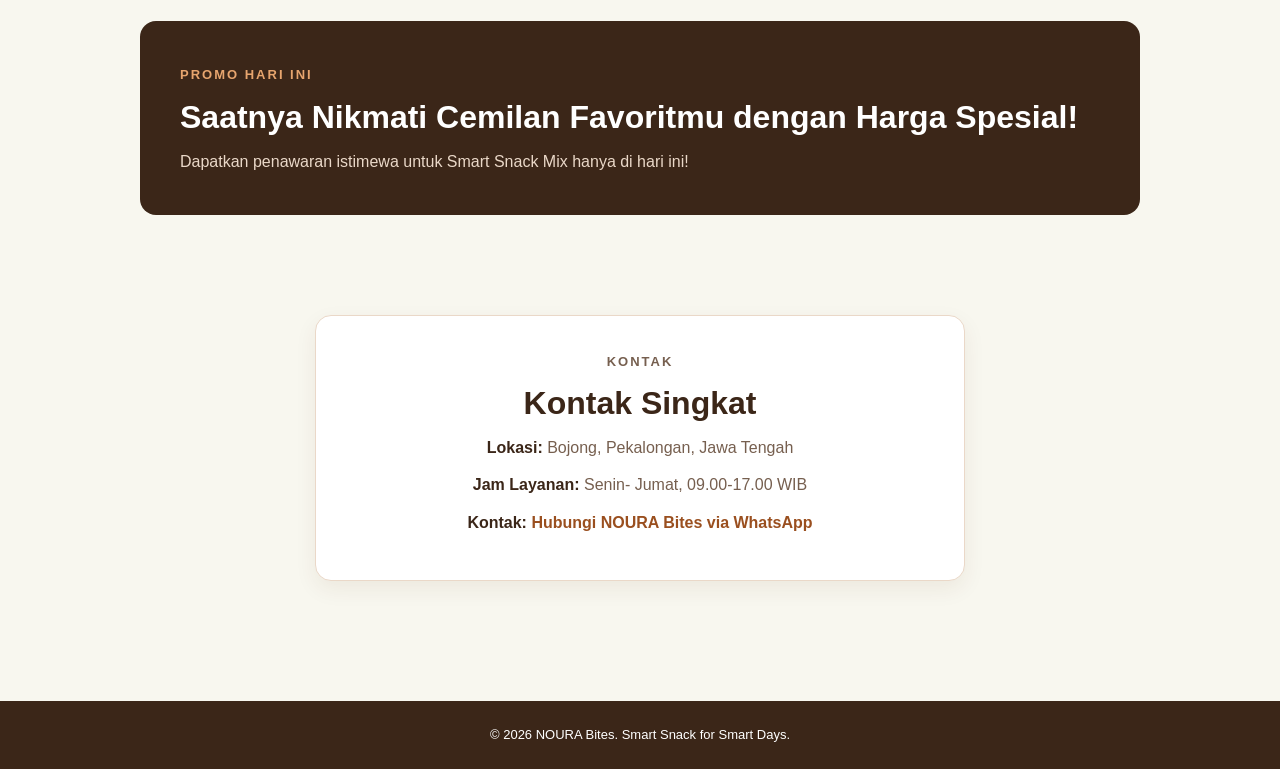
==== commit df496b23: "feat(p09): implementasi data produk dinamis dengan JavaScript" ====
--- a/index.html
+++ b/index.html
@@ -8,6 +8,8 @@
     <title>NOURA Bites - Smart Snack</title>
 
     <link rel="stylesheet" href="css/style.css">
+    <script src="js/script.js" defer></script>
+    <script src="js/app.js" defer></script>
 </head>
 
 <body>
@@ -15,28 +17,21 @@
     <a class="skip-link" href="#konten">Lewati ke konten utama</a>
 
     <!-- HEADER -->
-    <header class="site-header">
-        <nav class="nav" aria-label="Navigasi Utama">
+    <header class="site-header">  
+        <nav class="nav" aria-label="Navigasi utama">
             <a class="brand" href="index.html">NOURA Bites</a>
 
-            <ul>
-                <li>
-                    <a href="index.html" aria-current="page">Beranda</a>
-                </li>
-                <li>
-                    <a href="tentang.html">Tentang Kami</a>
-                </li>
-                <li>
-                    <a href="produk.html">Produk</a>
-                </li>
-                <li>
-                    <a href="galeri.html">Galeri</a>
-                </li>
-                <li>
-                    <a href="kontak.html">Kontak</a>
-                </li>
+            <button class="nav-toggle" type="button" aria-expanded="false" aria-controls="nav-menu" aria-label="Buka menu navigasi">
+                <span aria-hidden="true">☰</span>
+                <span>Menu</span>
+            </button>
+            <ul id="nav-menu">
+                <li><a href="index.html" aria-current="page">Beranda</a></li>
+                <li><a href="tentang.html">Tentang Kami</a></li>
+                <li><a href="produk.html">Produk</a></li>
+                <li><a href="galeri.html">Galeri</a></li>
+                <li><a href="kontak.html">Kontak</a></li>
             </ul>
-
         </nav>
     </header>
 
@@ -105,13 +100,35 @@
                 <!-- PRODUK 3 -->
                 <article class="product-card featured">
 
-                    <div class="product-icon" aria-hidden="true">🍫</div>
+                    <div class="product-icon" aria-hidden="true">📌</div>
                     <div class="product-info">
                         <span class="product-seller">BEST SELLER</span>
                         <h3> Smart Snack Mix </h3>
                         <p>Kombinasi cokelat, almond, dan coconut dalam satu kemasan untuk menikmati tiga
                            rasa favorit sekaligus.</p>
                         <strong> Rp20.000 </strong>
+                    </div>
+                </article>
+
+                <!-- PRODUK 4 -->
+                <article class="product-card">
+
+                    <div class="product-icon" aria-hidden="true">🍪</div>
+                    <div class="product-info">
+                        <h3>Almond Crunch</h3>
+                        <p>Cokelat dengan almond yang renyah dan gurih.</p>
+                        <strong> Rp17.000 </strong>
+                    </div>
+                </article>
+
+                <!-- PRODUK 5 -->
+                <article class="product-card">
+
+                    <div class="product-icon" aria-hidden="true">🥜</div>
+                    <div class="product-info">
+                        <h3>Coconut Choco Bites</h3>
+                        <p>Cokelat dengan sentuhan kelapa yang memberikan perpaduan rasa manis, gurih, dan aroma yang khas.</p>
+                        <strong> Rp17.000 </strong>
                     </div>
                 </article>
             </div>
@@ -153,9 +170,6 @@
     <footer class="site-footer">
         <p>© 2026 NOURA Bites. Smart Snack for Smart Days.</p>
     </footer>
-
-    <!-- JAVASCRIPT -->
-    <script src="js/script.js"></script>
-
+    
 </body>
 </html>
--- a/css/style.css
+++ b/css/style.css
@@ -1232,6 +1232,57 @@
     }
 }
 
+
+/* Tombol hamburger */
+.nav-toggle {
+    display: inline-flex;
+    align-items: center;
+    gap: 0.5rem;
+    padding: 0.65rem 0.9rem;
+    border: 1px solid var(--color-focus);
+    border-radius: 0.5rem;
+    background: transparent;
+    color: inherit;
+    font: inherit;
+    cursor: pointer;
+}
+
+/* Fokus untuk pengguna keyboard */
+.nav-toggle:focus-visible,
+.nav a:focus-visible {
+    outline: 3px solid var(--color-focus);
+    outline-offset: 3px;
+}
+
+/* Menu disembunyikan dulu di layar kecil */
+.nav ul {
+    display: none;
+    flex-direction: column;
+    width: 100%;
+    margin: 0;
+    padding: 0;
+    list-style: none;
+}
+
+/* Menu terlihat setelah tombol diklik */
+.nav ul.is-open {
+    display: flex;
+}
+
+/* Tampilan desktop */
+@media (min-width: 60rem) {
+    .nav-toggle {
+        display: none;
+    }
+
+    .nav ul,
+    .nav ul.is-open {
+        display: flex;
+        flex-direction: row;
+        width: auto;
+    }
+}
+
 /* ==================================================
    19. PREFERENSI GERAK
    ================================================== */
@@ -1247,4 +1298,189 @@
     .product-grid .product-card:hover {
         transform: none;
     }
+}
+
+
+/* ==================================================
+   P09 - KARTU PRODUK DARI JAVASCRIPT
+   ================================================== */
+
+/* GRID PRODUK */
+.js-product-grid {
+    display: grid;
+    grid-template-columns: repeat(4, minmax(0, 1fr));
+    gap: 28px 24px;
+    align-items: stretch;
+    overflow: visible;
+    padding-top: 12px;
+}
+
+/* KARTU PRODUK */
+.js-product-card {
+    position: relative;
+    display: flex;
+    flex-direction: column;
+    align-items: flex-start;
+    gap: 10px;
+
+    min-width: 0;
+    min-height: 310px;
+    padding: 38px 20px 20px;
+
+    border: 1px solid var(--color-border);
+    border-radius: var(--radius-lg);
+    background: var(--color-surface);
+
+    box-shadow: 0 8px 22px rgba(40, 30, 20, 0.06);
+
+    transition: transform 0.25s ease, box-shadow 0.25s ease;
+}
+
+/* EFEK HOVER */
+.js-product-card:hover {
+    transform: translateY(-5px);
+    box-shadow: 0 12px 26px rgba(40, 30, 20, 0.11);
+}
+
+/* RESET JARAK TULISAN */
+.js-product-card h3,
+.js-product-card p {
+    margin-top: 0;
+    margin-bottom: 0;
+}
+
+/* NAMA PRODUK */
+.js-product-card h3 {
+    color: var(--color-text);
+    font-size: 1.1rem;
+    line-height: 1.4;
+    min-height: 0;
+}
+
+/* KATEGORI */
+.js-product-card .product-category {
+    color: var(--color-muted);
+    font-size: 0.9rem;
+}
+
+/* HARGA */
+.js-product-card .price {
+    margin-top: auto;
+    padding-top: 16px;
+
+    font-size: 1.15rem;
+    font-weight: 800;
+    color: var(--color-text);
+}
+
+/* LABEL BEST SELLER - MENEMPEL DI LUAR KARTU */
+.js-product-card .best-seller-badge {
+    position: absolute;
+    top: -13px;
+    left: 16px;
+    z-index: 5;
+
+    display: inline-flex;
+    align-items: center;
+    justify-content: center;
+
+    width: fit-content;
+    padding: 7px 13px;
+
+    border-radius: 7px 7px 7px 0;
+    color: #ffffff;
+    background: #80533d;
+    border: 1px solid #80533d;
+
+    font-size: 0.72rem;
+    font-weight: 800;
+    letter-spacing: 0.04em;
+    white-space: nowrap;
+
+    box-shadow: 0 3px 8px rgba(40, 30, 20, 0.12);
+}
+
+/* BADGE STATUS STOK */
+.js-product-card .stock-badge {
+    display: inline-flex;
+    align-items: center;
+    justify-content: center;
+
+    width: fit-content;
+    padding: 7px 12px;
+
+    border-radius: 999px;
+    font-size: 0.78rem;
+    font-weight: 700;
+}
+
+.js-product-card .stock-badge.available {
+    color: #166534;
+    background: #dcfce7;
+    border: 1px solid #bbf7d0;
+}
+
+.js-product-card .stock-badge.warning {
+    color: #92400e;
+    background: #fef3c7;
+    border: 1px solid #fde68a;
+}
+
+.js-product-card .stock-badge.empty {
+    color: #991b1b;
+    background: #fee2e2;
+    border: 1px solid #fecaca;
+}
+
+/* TOMBOL PEMESANAN */
+.js-product-card .product-action {
+    display: flex;
+    align-items: center;
+    justify-content: center;
+
+    width: 100%;
+    min-height: 43px;
+    margin-top: 5px;
+    padding: 10px;
+
+    border-radius: 999px;
+    background: #80533d;
+    color: #ffffff;
+
+    font-size: 0.9rem;
+    font-weight: 700;
+    text-decoration: none;
+
+    transition: background 0.2s ease, transform 0.2s ease;
+}
+
+.js-product-card .product-action:hover {
+    background: #593b2b;
+    transform: translateY(-2px);
+}
+
+/* TOMBOL SAAT STOK HABIS */
+.js-product-card .product-action.is-disabled {
+    background: #fce8e6;
+    color: #991b1b;
+    cursor: not-allowed;
+}
+
+/* TABLET */
+@media (max-width: 950px) {
+    .js-product-grid {
+        grid-template-columns: repeat(2, minmax(0, 1fr));
+    }
+}
+
+/* HP */
+@media (max-width: 36rem) {
+    .js-product-grid {
+        grid-template-columns: 1fr;
+        gap: 24px;
+    }
+
+    .js-product-card {
+        min-height: 290px;
+    }
 }
